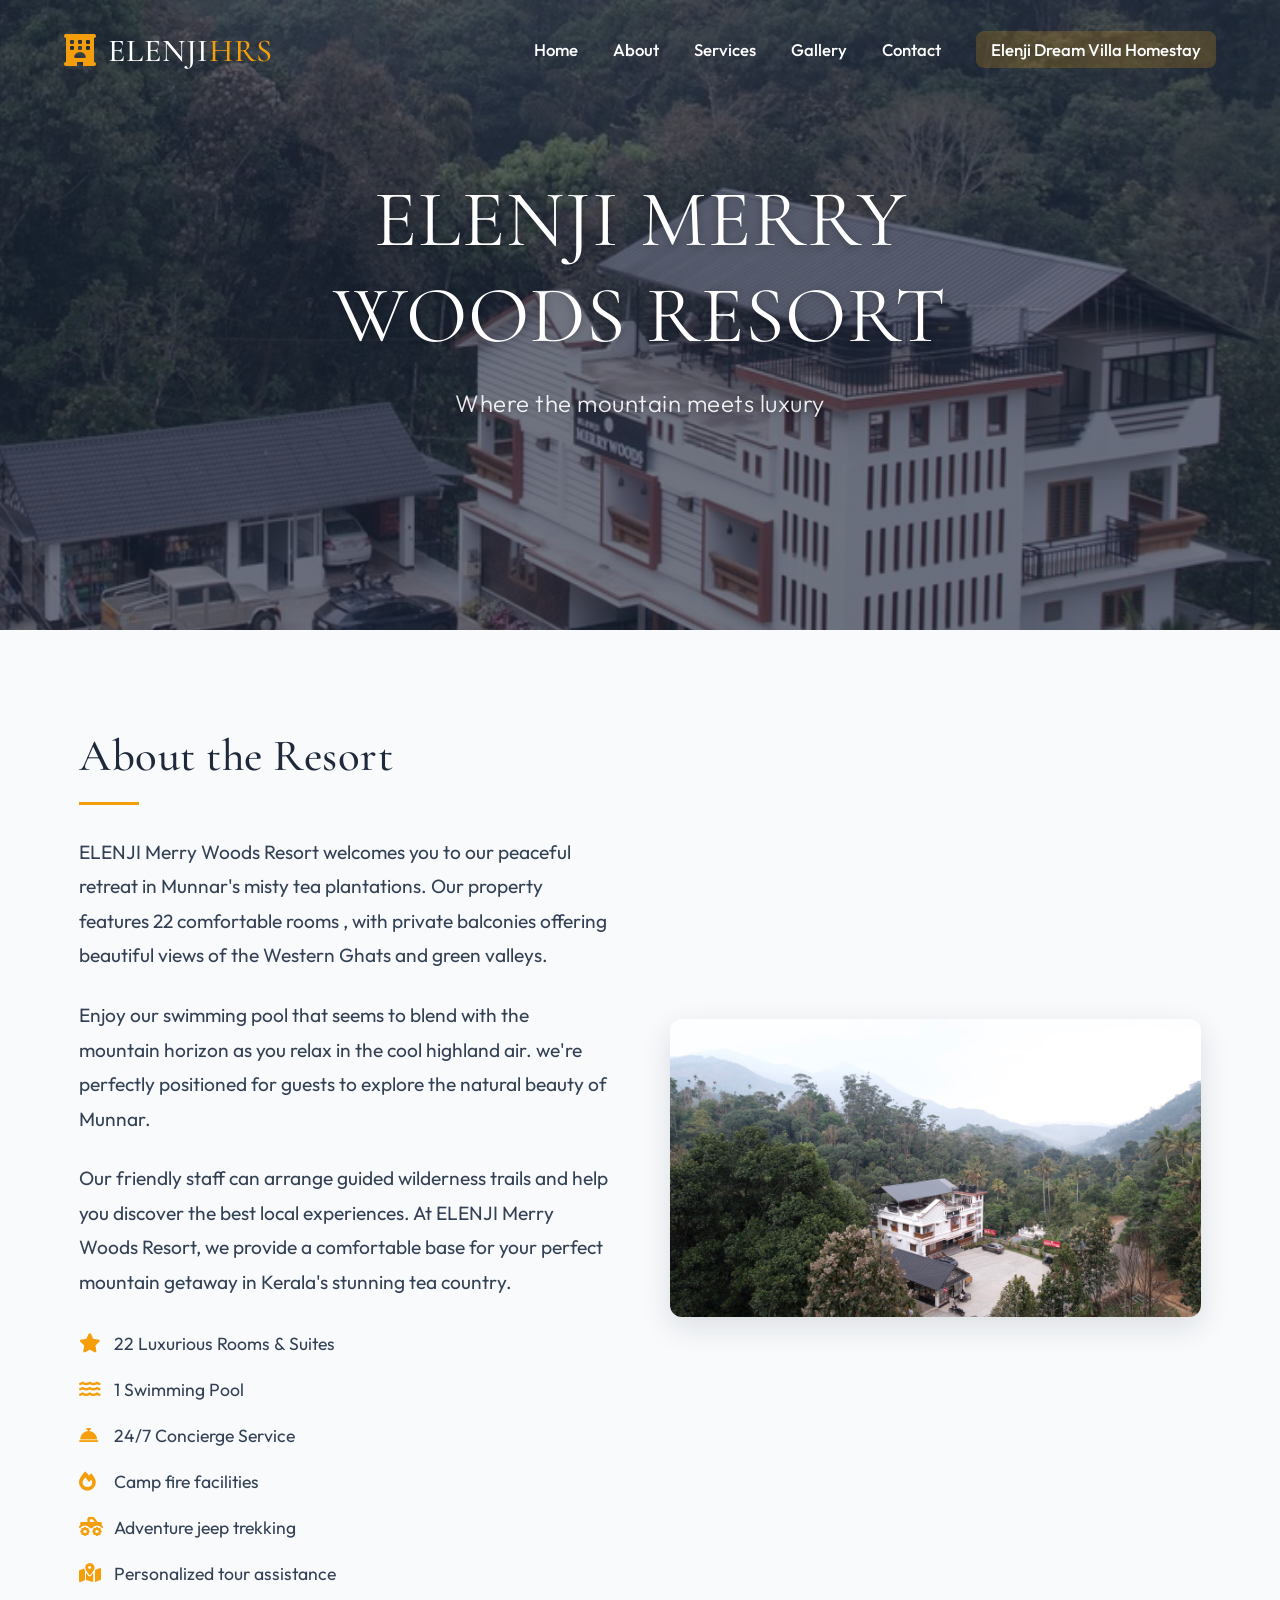
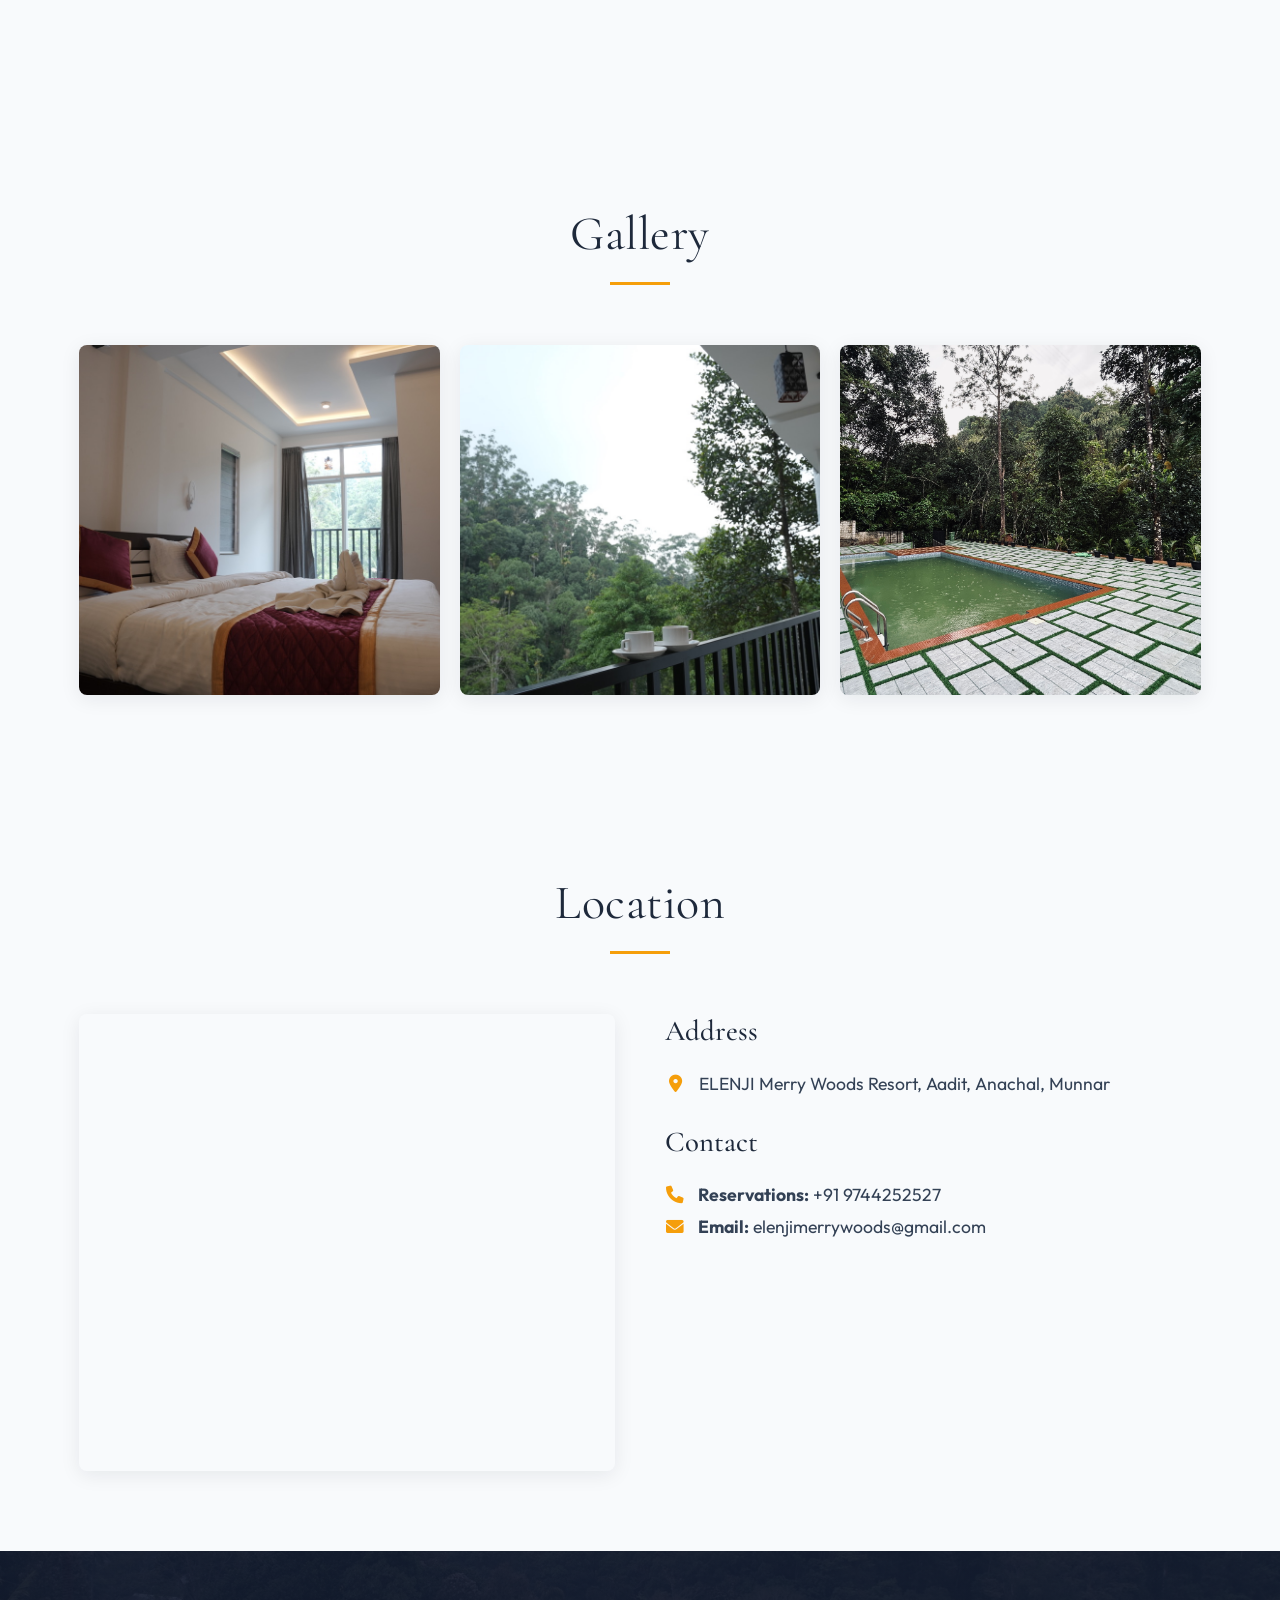
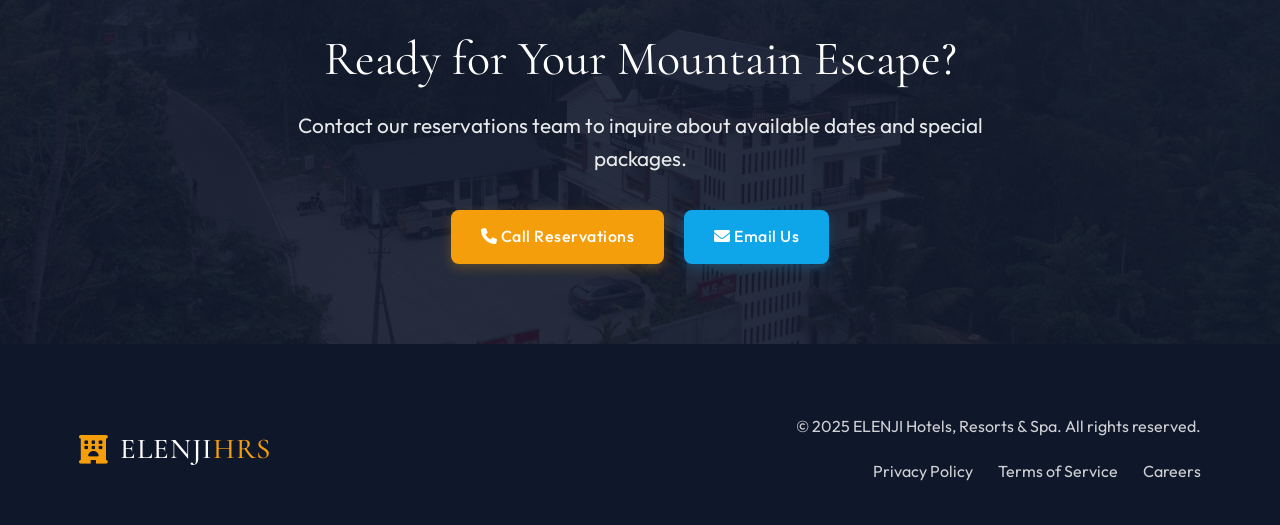
==== property1.html @ 7ccb4e0a "Add files via upload" ====
<!DOCTYPE html>
<html lang="en">
<head>
    <meta charset="UTF-8">
    <meta name="viewport" content="width=device-width, initial-scale=1.0, maximum-scale=1.0, user-scalable=no">
    <title>ELENJI Merry Woods Resort | ELENJI HRS</title>
    <link rel="stylesheet" href="style.css">
    <link href="https://fonts.googleapis.com/css2?family=Cormorant+Garamond:wght@400;500;600&family=Outfit:wght@300;400;500&display=swap" rel="stylesheet">
    <link rel="stylesheet" href="https://cdnjs.cloudflare.com/ajax/libs/font-awesome/6.0.0-beta3/css/all.min.css">
</head>
<body>
    <header class="hero property-hero" style="background-image: linear-gradient(rgba(15, 23, 42, 0.6), rgba(15, 23, 42, 0.6)), url('2.jpg');">
        <nav class="navbar">
            <div class="logo-container" onclick="window.location.href='index.html'">
                <div class="logo-icon"><i class="fas fa-hotel"></i></div>
                <div class="logo">ELENJI<span>HRS</span></div>
            </div>
            <ul class="nav-links">
                <li><a href="index.html">Home</a></li>
                <li><a href="index.html#about">About</a></li>
                <li><a href="index.html#services">Services</a></li>
                <li><a href="index.html#gallery">Gallery</a></li>
                <li><a href="index.html#contact">Contact</a></li>
                <li><a href="property2.html" class="property-nav-link">Elenji Dream Villa Homestay</a></li>
            </ul>
            <div class="hamburger" aria-label="Toggle menu">
                <div class="line"></div>
                <div class="line"></div>
                <div class="line"></div>
            </div>
        </nav>
        <div class="hero-content">
            <h1>ELENJI MERRY WOODS RESORT</h1>
            <p class="subtitle">Where the mountain meets luxury</p>
        </div>
    </header>

    <section class="property-description section">
        <div class="container">
            <div class="description-grid">
                <div class="description-content">
                    <h2 class="section-title">About the Resort</h2>
                    <p>ELENJI Merry Woods Resort welcomes you to our peaceful retreat in Munnar's misty tea plantations. Our property features 22 comfortable rooms , with private balconies offering beautiful views of the Western Ghats and green valleys.</p>
                    <p>Enjoy our swimming pool that seems to blend with the mountain horizon as you relax in the cool highland air. we're perfectly positioned for guests to explore the natural beauty of Munnar.</p>
                    <p>Our friendly staff can arrange guided wilderness trails and help you discover the best local experiences. At ELENJI Merry Woods Resort, we provide a comfortable base for your perfect mountain getaway in Kerala's stunning tea country.</p>
                    <ul class="property-features">
                        <li><i class="fas fa-star feature-icon"></i> 22 Luxurious Rooms & Suites</li>
                        <li><i class="fas fa-water feature-icon"></i> 1 Swimming Pool</li>
                        <li><i class="fas fa-concierge-bell feature-icon"></i> 24/7 Concierge Service</li>
                        <li><i class="fas fa-fire feature-icon"></i> Camp fire facilities</li>
                        <li><i class="fas fa-truck-monster feature-icon"></i> Adventure jeep trekking</li>
                        <li><i class="fas fa-map-marked-alt feature-icon"></i> Personalized tour assistance</li>
                       </ul>
                </div>
                <div class="description-image">
                    <img src="1.jpg" alt="ELENJI Merry Woods Resort" loading="lazy">
                </div>
            </div>
        </div>
    </section>

    <section class="property-gallery section bg-light">
        <div class="container">
            <h2 class="section-title">Gallery</h2>
            <div class="gallery-grid">
                <div class="gallery-item" style="background-image: url('moutainviewsuite.jpg');">
                    <div class="gallery-overlay">
                        <h3>Mountain View Suite</h3>
                    </div>
                </div>
                <div class="gallery-item" style="background-image: url('sunsetlounge.jpg');">
                    <div class="gallery-overlay">
                        <h3>Sunset Lounge</h3>
                    </div>
                </div>
                <div class="gallery-item" style="background-image: url('pool.jpg');">
                    <div class="gallery-overlay">
                        <h3>Swimming Pool</h3>
                    </div>
                </div>
            </div>
        </div>
    </section>

    <section class="property-location section">
        <div class="container">
            <h2 class="section-title">Location</h2>
            <div class="location-grid">
                <div class="location-map">
                    <!-- Updated with a placeholder for an actual location in Munnar -->
                    <iframe src="https://www.google.com/maps/embed?pb=!1m18!1m12!1m3!1d3928.969239907834!2d77.0500083!3d10.019396999999998!2m3!1f0!2f0!3f0!3m2!1i1024!2i768!4f13.1!3m3!1m2!1s0x3b07992999fb506b%3A0xa0085988d23da576!2sElenji%20Merrywoods%20Resort!5e0!3m2!1sen!2sin!4v1746283850638!5m2!1sen!2sin" width="600" height="450" style="border:0;" allowfullscreen="" loading="lazy" referrerpolicy="no-referrer-when-downgrade"></iframe>
                </div>
                <div class="location-info">
                    <h3>Address</h3>
                    <p><i class="fas fa-map-marker-alt"></i> ELENJI Merry Woods Resort, Aadit, Anachal, Munnar</p>
                    <h3>Contact</h3>
                    <p><strong><i class="fas fa-phone"></i> Reservations:</strong> +91 9744252527<br>
                    <strong><i class="fas fa-envelope"></i> Email:</strong> elenjimerrywoods@gmail.com</p>
                </div>
            </div>
        </div>
    </section>

    <section class="property-cta section bg-dark">
        <div class="container text-center">
            <h2>Ready for Your Mountain Escape?</h2>
            <p>Contact our reservations team to inquire about available dates and special packages.</p>
            <div class="cta-buttons">
                <a href="tel:+919744252527" class="btn btn-primary"><i class="fas fa-phone"></i> Call Reservations</a>
                <a href="mailto:elenjimerrywoods@gmail.com" class="btn btn-secondary"><i class="fas fa-envelope"></i> Email Us</a>
            </div>
        </div>
    </section>

    <footer class="footer">
        <div class="container">
            <div class="footer-content">
                <div class="footer-logo-container" onclick="window.location.href='index.html'">
                    <div class="footer-logo-icon"><i class="fas fa-hotel"></i></div>
                    <div class="footer-logo">ELENJI<span>HRS</span></div>
                </div>
                <div class="footer-info">
                    <p>&copy; 2025 ELENJI Hotels, Resorts & Spa. All rights reserved.</p>
                    <ul class="footer-links">
                        <li><a href="#">Privacy Policy</a></li>
                        <li><a href="#">Terms of Service</a></li>
                        <li><a href="#">Careers</a></li>
                    </ul>
                </div>
            </div>
        </div>
    </footer>

    <script src="script.js"></script>
</body>
</html>
---- style.css ----
/* Enhanced Base Styles with Modern Luxury Theme */
:root {
    /* Refined luxury color palette */
    --primary-color: #1e293b;       /* Dark blue-slate for primary elements */
    --secondary-color: #475569;     /* Medium slate for secondary elements */
    --accent-color: #f59e0b;        /* Amber for accents and highlights */
    --accent-secondary: #0ea5e9;    /* Sky blue as secondary accent */
    --light-color: #f8fafc;         /* Off-white for light backgrounds */
    --dark-color: #0f172a;          /* Darker slate for footers, etc. */
    --text-color: #334155;          /* Slate for main text */
    --text-light: #64748b;          /* Light slate for secondary text */
    --white: #ffffff;
    --black: #0f172a;
    
    /* Modern, premium font stack */
    --font-primary: 'Cormorant Garamond', 'Playfair Display', serif;
    --font-secondary: 'Outfit', 'Inter', sans-serif;
    
    /* Effects */
    --transition: all 0.3s ease;
    --box-shadow: 0 4px 20px rgba(15, 23, 42, 0.08);
    --box-shadow-hover: 0 10px 30px rgba(15, 23, 42, 0.12);
    --border-radius: 8px;
    --border-radius-large: 12px;
}

* {
    margin: 0;
    padding: 0;
    box-sizing: border-box;
}

html {
    -webkit-text-size-adjust: 100%; /* Prevent text scaling */
}

body {
    font-family: var(--font-secondary);
    color: var(--text-color);
    line-height: 1.6;
    overflow-x: hidden;
    background-color: var(--light-color);
    font-size: 16px; /* Base font size for better readability */
    position: relative;
    width: 100%;
    -webkit-font-smoothing: antialiased;
    -moz-osx-font-smoothing: grayscale;
}

h1, h2, h3, h4, h5, h6 {
    font-family: var(--font-primary);
    font-weight: 500;
    line-height: 1.2;
    color: var(--primary-color);
}

a {
    text-decoration: none;
    color: inherit;
    transition: var(--transition);
    cursor: pointer;
}

ul {
    list-style: none;
}

img {
    max-width: 100%;
    height: auto;
    display: block;
    border-radius: var(--border-radius);
}

.container {
    width: 90%;
    max-width: 1300px;
    margin: 0 auto;
    padding: 0 15px;
}

.text-center {
    text-align: center;
}

.section {
    padding: 100px 0;
}

.section-title {
    font-size: 3rem; /* Increased for better visibility */
    margin-bottom: 60px;
    position: relative;
    text-align: center;
    color: var(--primary-color);
    font-weight: 400;
    letter-spacing: 0.5px;
}

.section-title::after {
    content: '';
    display: block;
    width: 60px; /* Slightly wider for better visual impact */
    height: 3px; /* Thicker for better visibility */
    background-color: var(--accent-color);
    margin: 18px auto;
}

.bg-light {
    background-color: var(--light-color);
}

.bg-dark {
    background-color: var(--dark-color);
    color: var(--white);
}

/* Enhanced Modern Button Styles */
.btn {
    display: inline-block;
    padding: 14px 30px; /* Larger buttons */
    font-family: var(--font-secondary);
    font-weight: 500;
    font-size: 1rem; /* Increased font size */
    letter-spacing: 0.5px;
    border-radius: var(--border-radius);
    transition: all 0.3s cubic-bezier(0.16, 1, 0.3, 1);
    cursor: pointer;
    position: relative;
    overflow: hidden;
    text-align: center;
    border: none;
    box-shadow: 0 4px 10px rgba(0, 0, 0, 0.1);
}

.btn-primary {
    background-color: var(--accent-color);
    color: var(--white);
    box-shadow: 0 4px 12px rgba(245, 158, 11, 0.25);
}

.btn-primary:hover {
    background-color: #e59000;
    box-shadow: 0 6px 15px rgba(245, 158, 11, 0.35);
    transform: translateY(-3px);
}

.btn-secondary {
    background-color: var(--accent-secondary);
    color: var(--white);
    box-shadow: 0 4px 12px rgba(14, 165, 233, 0.25);
}

.btn-secondary:hover {
    background-color: #0284c7;
    box-shadow: 0 6px 15px rgba(14, 165, 233, 0.35);
    transform: translateY(-3px);
}

.btn-outline {
    background-color: transparent;
    color: var(--primary-color);
    border: 1px solid var(--primary-color);
    box-shadow: none;
}

.btn-outline:hover {
    background-color: var(--primary-color);
    color: var(--white);
    box-shadow: 0 6px 15px rgba(15, 23, 42, 0.15);
    transform: translateY(-3px);
}

.btn-outline-light {
    background-color: transparent;
    color: var(--white);
    border: 1px solid var(--white);
    box-shadow: none;
}

.btn-outline-light:hover {
    background-color: var(--white);
    color: var(--primary-color);
    box-shadow: 0 6px 15px rgba(255, 255, 255, 0.15);
    transform: translateY(-3px);
}

/* Enhanced Hero & Navigation */
.hero {
    height: 100vh;
    min-height: 600px;
    background: linear-gradient(rgba(15, 23, 42, 0.7), rgba(15, 23, 42, 0.7)), url('2.jpg') no-repeat center center/cover;
    color: var(--white);
    display: flex;
    flex-direction: column;
    justify-content: center;
    position: relative;
    background-attachment: fixed; /* Parallax effect */
}

.property-hero {
    height: 70vh;
    min-height: 500px;
}

.navbar {
    position: absolute;
    top: 0;
    left: 0;
    width: 100%;
    z-index: 100;
    transition: all 0.4s ease;
    display: flex;
    justify-content: space-between;
    align-items: center;
    padding: 25px 5%;
    background-color: transparent;
}

.navbar.scrolled {
    background-color: var(--white);
    padding: 15px 5%;
    position: fixed;
    box-shadow: 0 4px 20px rgba(15, 23, 42, 0.1);
    -webkit-transform: translateZ(0); /* Fix for position:fixed on iOS */
}

.navbar.scrolled .logo,
.navbar.scrolled .nav-links a {
    color: var(--primary-color);
}

.logo-container {
    display: flex;
    align-items: center;
    cursor: pointer; /* Added cursor pointer */
}

.logo-icon {
    font-size: 2rem; /* Increased for better visibility */
    color: var(--accent-color);
    margin-right: 12px;
    transition: var(--transition);
}

.logo-container:hover .logo-icon {
    transform: scale(1.1);
}

.logo {
    font-family: var(--font-primary);
    font-size: 2rem; /* Increased for better visibility */
    font-weight: 500;
    color: var(--white);
    letter-spacing: 1px;
    transition: var(--transition);
}

.logo span {
    color: var(--accent-color);
    transition: var(--transition);
}

.logo-container:hover .logo span {
    color: var(--white);
}

.navbar.scrolled .logo-container:hover .logo span {
    color: var(--accent-color);
}

.nav-links {
    display: flex;
    align-items: center;
}

.nav-links li {
    margin-left: 35px;
}

.nav-links a {
    color: var(--white);
    font-weight: 500;
    font-size: 1.05rem; /* Increased for better visibility */
    position: relative;
    padding: 5px 0;
}

.nav-links a::after {
    content: '';
    position: absolute;
    bottom: -2px; /* Moved down slightly */
    left: 0;
    width: 0;
    height: 2px; /* Thicker underline */
    background-color: var(--accent-color);
    transition: width 0.3s ease;
}

.nav-links a:hover {
    color: var(--accent-color);
}

.nav-links a:hover::after {
    width: 100%;
}

/* Special styling for property links in nav */
.property-nav-link {
    color: var(--white);
    font-weight: 500;
    padding: 8px 15px !important;
    border-radius: var(--border-radius);
    background-color: rgba(245, 158, 11, 0.2);
    transition: var(--transition);
}

.property-nav-link:hover {
    background-color: var(--accent-color);
    color: var(--white) !important;
}

.navbar.scrolled .property-nav-link {
    background-color: rgba(245, 158, 11, 0.1);
    color: var(--primary-color);
}

.navbar.scrolled .property-nav-link:hover {
    background-color: var(--accent-color);
    color: var(--white) !important;
}

.hamburger {
    display: none;
    cursor: pointer;
}

.hamburger .line {
    width: 28px; /* Slightly larger for better visibility */
    height: 2px;
    background-color: var(--white);
    margin: 6px 0;
    transition: var(--transition);
}

.hero-content {
    max-width: 800px;
    margin: 0 auto;
    text-align: center;
    padding: 0 20px;
    z-index: 10;
    animation: fadeIn 1.5s ease-out; /* Subtle animation */
}

@keyframes fadeIn {
    from { opacity: 0; transform: translateY(20px); }
    to { opacity: 1; transform: translateY(0); }
}

.hero-content h1 {
    font-size: 5rem; /* Increased for better visibility */
    margin-bottom: 20px;
    color: var(--white);
    font-weight: 400;
    letter-spacing: 1px;
    text-shadow: 0 2px 10px rgba(0, 0, 0, 0.3); /* Added text shadow for better readability */
}

.subtitle {
    font-size: 1.5rem; /* Increased for better visibility */
    margin-bottom: 35px;
    opacity: 0.9;
    font-weight: 300;
    letter-spacing: 0.5px;
    text-shadow: 0 2px 5px rgba(0, 0, 0, 0.2); /* Added text shadow for better readability */
}

.hero-buttons {
    display: flex;
    gap: 20px;
    justify-content: center;
    margin-top: 30px;
}

/* About Section */
.about-content {
    max-width: 800px;
    margin: 0 auto;
    text-align: center;
}

.about-content p {
    margin-bottom: 25px; /* Increased spacing between paragraphs */
    font-size: 1.2rem; /* Increased for better visibility */
    line-height: 1.8;
    color: var(--text-color);
}

/* Enhanced Services Section */
.services-grid {
    display: grid;
    grid-template-columns: repeat(auto-fit, minmax(280px, 1fr));
    gap: 30px;
    margin-top: 50px;
}

.service-card {
    background-color: var(--white);
    padding: 40px 30px;
    border-radius: var(--border-radius-large);
    text-align: center;
    box-shadow: var(--box-shadow);
    transition: all 0.4s ease;
    border: 1px solid rgba(15, 23, 42, 0.05);
    position: relative;
    overflow: hidden;
}

.service-card::before {
    content: '';
    position: absolute;
    top: 0;
    left: 0;
    width: 4px;
    height: 0;
    background-color: var(--accent-color);
    transition: all 0.4s ease;
}

.service-card:hover::before {
    height: 100%;
}

.service-card:hover {
    transform: translateY(-10px);
    box-shadow: var(--box-shadow-hover);
    border-color: rgba(15, 23, 42, 0.1);
}

.service-icon {
    font-size: 3rem; /* Increased for better visibility */
    margin-bottom: 25px;
    color: var(--accent-color);
    transition: all 0.3s ease;
}

.service-card:hover .service-icon {
    transform: scale(1.1);
    color: var(--accent-secondary);
}

.service-card h3 {
    margin-bottom: 15px;
    font-size: 1.8rem; /* Increased for better visibility */
    font-weight: 500;
}

.service-card p {
    color: var(--text-light);
    font-size: 1.1rem; /* Increased for better visibility */
    line-height: 1.7;
}

/* Enhanced Gallery Styles */
.gallery-grid {
    display: grid;
    grid-template-columns: repeat(auto-fit, minmax(300px, 1fr));
    gap: 20px;
    margin-top: 50px;
}

.gallery-item {
    height: 350px; /* Slightly taller */
    background-size: cover;
    background-position: center;
    border-radius: var(--border-radius);
    overflow: hidden;
    position: relative;
    transition: all 0.5s ease;
    box-shadow: var(--box-shadow);
}

.gallery-item::before {
    content: '';
    position: absolute;
    top: 0;
    left: 0;
    width: 100%;
    height: 100%;
    background: linear-gradient(to top, rgba(15, 23, 42, 0.8), rgba(15, 23, 42, 0.2));
    opacity: 0;
    transition: all 0.4s ease;
    z-index: 1;
}

.gallery-item:hover::before {
    opacity: 1;
}

.gallery-item:hover {
    transform: scale(1.02);
    box-shadow: var(--box-shadow-hover);
}

.gallery-overlay {
    position: absolute;
    bottom: 0;
    left: 0;
    width: 100%;
    padding: 30px; /* Increased padding */
    color: var(--white);
    transform: translateY(20px);
    opacity: 0;
    transition: all 0.4s ease;
    z-index: 2;
}

.gallery-item:hover .gallery-overlay {
    transform: translateY(0);
    opacity: 1;
}

.gallery-overlay h3 {
    margin-bottom: 10px;
    font-size: 1.6rem; /* Increased for better visibility */
    color: var(--white);
    font-weight: 500;
    text-shadow: 0 2px 5px rgba(0, 0, 0, 0.3); /* Added for better readability */
}

.gallery-overlay::after {
    content: '→ View';
    display: inline-block;
    font-size: 1rem; /* Increased for better visibility */
    color: var(--accent-color);
    margin-top: 10px;
    font-family: var(--font-secondary);
    font-weight: 500;
}

/* Enhanced Properties Section */
.properties-grid {
    display: grid;
    grid-template-columns: repeat(auto-fit, minmax(350px, 1fr));
    gap: 40px;
    margin-top: 50px;
}

.property-card {
    background-color: var(--white);
    border-radius: var(--border-radius-large);
    overflow: hidden;
    box-shadow: var(--box-shadow);
    transition: all 0.4s ease;
    border: 1px solid rgba(15, 23, 42, 0.05);
}

.property-card:hover {
    transform: translateY(-10px);
    box-shadow: var(--box-shadow-hover);
    border-color: rgba(15, 23, 42, 0.1);
}

.property-image {
    height: 300px; /* Slightly taller */
    background-size: cover;
    background-position: center;
    transition: all 0.6s ease;
    position: relative;
}

.property-card:hover .property-image {
    transform: scale(1.05);
}

.property-content {
    padding: 35px; /* Increased padding */
}

.property-content h3 {
    margin-bottom: 15px;
    font-size: 2rem; /* Increased for better visibility */
    font-weight: 500;
}

.property-content p {
    margin-bottom: 25px;
    color: var(--text-light);
    line-height: 1.7;
    font-size: 1.1rem; /* Increased for better visibility */
}

/* Enhanced Contact Section */
.contact-grid {
    display: grid;
    grid-template-columns: repeat(auto-fit, minmax(300px, 1fr));
    gap: 50px;
    margin-top: 50px;
}

.contact-info {
    background-color: var(--white);
    padding: 40px;
    border-radius: var(--border-radius);
    box-shadow: var(--box-shadow);
}

.contact-info h3 {
    margin-bottom: 25px;
    font-size: 2rem; /* Increased for better visibility */
    font-weight: 500;
    text-align: left;
}

.contact-info h3::after {
    content: '';
    display: block;
    width: 60px;
    height: 3px;
    background-color: var(--accent-color);
    margin: 15px 0;
}

.contact-info p {
    margin-bottom: 15px;
    line-height: 1.7;
    font-size: 1.1rem; /* Increased for better visibility */
    display: flex;
    align-items: flex-start;
}

.contact-info p strong {
    display: inline-block;
    min-width: 80px;
    margin-right: 10px;
}

.social-links {
    margin-top: 30px;
    display: flex;
    flex-wrap: wrap;
}

.social-links a {
    display: inline-flex;
    align-items: center;
    margin-right: 25px;
    margin-bottom: 10px;
    font-weight: 500;
    transition: all 0.3s ease;
    color: var(--text-light);
    font-size: 1.1rem;
}

.social-links a i {
    margin-right: 8px;
    color: var(--accent-color);
    font-size: 1.3rem;
}

.social-links a:hover {
    color: var(--accent-color);
    transform: translateY(-3px);
}

.contact-methods {
    display: grid;
    grid-template-columns: repeat(3, 1fr);
    gap: 30px;
    margin-top: 40px;
}

.contact-card {
    background-color: var(--white);
    padding: 40px 30px;
    border-radius: var(--border-radius);
    text-align: center;
    box-shadow: var(--box-shadow);
    transition: all 0.4s ease;
    border: 1px solid rgba(15, 23, 42, 0.05);
    height: 100%;
    display: flex;
    flex-direction: column;
    justify-content: space-between;
}

.contact-card:hover {
    transform: translateY(-5px);
    box-shadow: var(--box-shadow-hover);
    border-color: rgba(15, 23, 42, 0.1);
}

.contact-icon {
    font-size: 2.8rem;
    margin-bottom: 20px;
    color: var(--accent-color);
    transition: all 0.3s ease;
}

.contact-card:hover .contact-icon {
    transform: scale(1.1);
    color: var(--accent-secondary);
}

.contact-card h4 {
    margin-bottom: 12px;
    font-size: 1.6rem;
    font-weight: 500;
    color: var(--primary-color);
}

.contact-card p {
    margin-bottom: 20px;
    color: var(--text-light);
    font-size: 1.1rem;
}

/* Button-Style Contact Buttons */
.contact-card a {
    display: inline-block;
    padding: 12px 20px;
    color: var(--white);
    font-size: 1rem;
    background-color: var(--accent-color); /* Amber button color */
    border-radius: 6px;
    transition: all 0.3s ease;
    text-align: center;
    width: 100%;
    box-shadow: 0 4px 10px rgba(245, 158, 11, 0.25);
    border: none;
    font-weight: 500;
    text-decoration: none;
}

.contact-card a:hover {
    background-color: #e59000; /* Slightly darker on hover */
    color: var(--white);
    transform: translateY(-2px);
    box-shadow: 0 6px 15px rgba(245, 158, 11, 0.35);
}

/* Email specific styling */
.contact-card:nth-child(1) a {
    background-color: var(--accent-color); /* Amber */
    box-shadow: 0 4px 10px rgba(245, 158, 11, 0.25);
}
.contact-card:nth-child(1) a:hover {
    background-color: #e59000;
    box-shadow: 0 6px 15px rgba(245, 158, 11, 0.35);
}

/* Call specific styling */
.contact-card:nth-child(2) a {
    background-color: var(--accent-secondary); /* Sky blue */
    box-shadow: 0 4px 10px rgba(14, 165, 233, 0.25);
}
.contact-card:nth-child(2) a:hover {
    background-color: #0284c7;
    box-shadow: 0 6px 15px rgba(14, 165, 233, 0.35);
}

/* WhatsApp specific styling */
.contact-card:nth-child(3) a {
    background-color: #10b981; /* Green (WhatsApp color) */
    box-shadow: 0 4px 10px rgba(16, 185, 129, 0.25);
}
.contact-card:nth-child(3) a:hover {
    background-color: #059669;
    box-shadow: 0 6px 15px rgba(16, 185, 129, 0.35);
}

/* Enhanced Property Pages Styles */
.property-description {
    padding: 100px 0;
}

.description-grid {
    display: grid;
    grid-template-columns: repeat(auto-fit, minmax(300px, 1fr));
    gap: 60px;
    align-items: center;
}

.description-content h2 {
    margin-bottom: 30px;
    text-align: left;
    font-size: 2.8rem; /* Increased for better visibility */
    font-weight: 500;
}

.description-content h2::after {
    margin-left: 0;
}

.description-content p {
    margin-bottom: 25px; /* Increased spacing */
    font-size: 1.2rem; /* Increased for better visibility */
    line-height: 1.8;
    color: var(--text-color);
}

.property-features {
    margin-top: 30px;
}

.property-features li {
    margin-bottom: 18px; /* Increased spacing */
    position: relative;
    padding-left: 35px;
    font-weight: 400;
    color: var(--text-color);
    font-size: 1.1rem; /* Increased for better visibility */
}

.feature-icon {
    color: var(--accent-color);
    position: absolute;
    left: 0;
    top: 3px;
    font-size: 1.2rem; /* Increased for better visibility */
}

.description-image {
    border-radius: var(--border-radius-large);
    overflow: hidden;
    box-shadow: var(--box-shadow-hover);
    position: relative;
}

.description-image img {
    display: block;
    width: 100%;
    height: auto;
    transition: all 0.5s ease;
}

.description-image:hover img {
    transform: scale(1.03);
}

.property-location {
    padding: 80px 0;
}

.location-grid {
    display: grid;
    grid-template-columns: repeat(auto-fit, minmax(300px, 1fr));
    gap: 50px;
}

.location-map {
    border-radius: var(--border-radius);
    overflow: hidden;
    box-shadow: var(--box-shadow);
    height: 100%;
}

.location-map iframe {
    border-radius: var(--border-radius);
}

.location-info h3 {
    margin-bottom: 20px;
    font-size: 1.8rem; /* Increased for better visibility */
    color: var(--primary-color);
    font-weight: 500;
}

.location-info p {
    margin-bottom: 25px;
    line-height: 1.8;
    color: var(--text-color);
    font-size: 1.1rem; /* Increased for better visibility */
}

.location-info i {
    color: var(--accent-color);
    margin-right: 10px;
    width: 20px;
    text-align: center;
}

/* Enhanced Property CTA Section */
.property-cta {
    text-align: center;
    padding: 80px 0;
    background: linear-gradient(rgba(15, 23, 42, 0.9), rgba(15, 23, 42, 0.9)), url('2.jpg') no-repeat center center/cover;
    background-attachment: fixed; /* Parallax effect */
}

.property-cta h2 {
    font-size: 3rem; /* Increased for better visibility */
    margin-bottom: 20px;
    color: var(--white);
    font-weight: 400;
}

.property-cta p {
    font-size: 1.3rem; /* Increased for better visibility */
    margin-bottom: 35px;
    max-width: 700px;
    margin-left: auto;
    margin-right: auto;
    opacity: 0.9;
    color: var(--white);
}

.cta-buttons {
    display: flex;
    justify-content: center;
    gap: 20px;
    flex-wrap: wrap;
}

/* Enhanced Footer */
.footer {
    background-color: var(--dark-color);
    color: var(--white);
    padding: 70px 0 40px;
}

.footer-content {
    display: flex;
    flex-wrap: wrap;
    justify-content: space-between;
    align-items: center;
}

.footer-logo-container {
    display: flex;
    align-items: center;
    cursor: pointer; /* Added cursor pointer */
}

.footer-logo-icon {
    font-size: 1.8rem;
    color: var(--accent-color);
    margin-right: 12px;
    transition: var(--transition);
}

.footer-logo-container:hover .footer-logo-icon {
    transform: scale(1.1);
}

.footer-logo {
    font-family: var(--font-primary);
    font-size: 1.8rem;
    font-weight: 500;
    letter-spacing: 1px;
}

.footer-logo span {
    color: var(--accent-color);
    transition: var(--transition);
}

.footer-logo-container:hover .footer-logo span {
    color: var(--white);
}

.footer-info {
    text-align: right;
}

.footer p {
    opacity: 0.8;
    margin-bottom: 20px;
    font-size: 1rem; /* Increased for better visibility */
}

.footer-links {
    display: flex;
    gap: 25px;
    justify-content: flex-end;
}

.footer-links a {
    color: var(--white);
    opacity: 0.8;
    font-size: 1rem; /* Increased for better visibility */
}

.footer-links a:hover {
    color: var(--accent-color);
    opacity: 1;
}

/* Enhanced Modal Styles */
.image-modal {
    position: fixed;
    top: 0;
    left: 0;
    width: 100%;
    height: 100%;
    background-color: rgba(15, 23, 42, 0.95);
    display: flex;
    justify-content: center;
    align-items: center;
    z-index: 1000;
    opacity: 0;
    transition: opacity 0.3s ease;
}

.modal-content {
    max-width: 90%;
    position: relative;
    transform: scale(0.95);
    transition: all 0.3s ease;
}

.modal-close {
    position: absolute;
    top: -50px;
    right: 0;
    color: var(--white);
    font-size: 40px; /* Increased for better visibility */
    cursor: pointer;
    transition: all 0.3s ease;
}

.modal-close:hover {
    color: var(--accent-color);
    transform: rotate(90deg);
}

.modal-content img {
    max-width: 100%;
    max-height: 80vh;
    border-radius: var(--border-radius);
    box-shadow: 0 20px 40px rgba(0, 0, 0, 0.4);
}

.modal-content p {
    color: var(--white);
    text-align: center;
    padding: 20px 0;
    font-family: var(--font-primary);
    font-size: 1.6rem; /* Increased for better visibility */
}

/* Animation Classes */
.animate-on-scroll {
    opacity: 0;
    transform: translateY(30px);
    transition: all 0.8s ease;
}

.animate {
    opacity: 1;
    transform: translateY(0);
}

/* Section reveal animations */
.section-hidden {
    opacity: 0;
    transform: translateY(30px);
    transition: all 1s ease;
}

.section-revealed {
    opacity: 1;
    transform: translateY(0);
}

/* Enhanced modal navigation */
.modal-nav {
    position: absolute;
    top: 50%;
    transform: translateY(-50%);
    width: 50px;
    height: 50px;
    background-color: rgba(255, 255, 255, 0.2);
    color: white;
    border-radius: 50%;
    display: flex;
    justify-content: center;
    align-items: center;
    cursor: pointer;
    transition: all 0.3s ease;
    z-index: 10;
}

.modal-nav:hover {
    background-color: rgba(255, 255, 255, 0.4);
}

.modal-prev {
    left: -80px;
}

.modal-next {
    right: -80px;
}

.modal-nav i {
    font-size: 24px;
}

/* New Feature: Back to Top Button */
.back-to-top {
    position: fixed;
    bottom: 30px;
    right: 30px;
    width: 50px;
    height: 50px;
    background-color: var(--accent-color);
    color: var(--white);
    border-radius: 50%;
    display: flex;
    justify-content: center;
    align-items: center;
    cursor: pointer;
    opacity: 0;
    transition: all 0.4s ease;
    z-index: 99;
    box-shadow: 0 4px 15px rgba(245, 158, 11, 0.3);
}

.back-to-top.visible {
    opacity: 1;
}

.back-to-top:hover {
    background-color: var(--accent-secondary);
    transform: translateY(-5px);
}

/* Mobile Optimizations */
@media screen and (max-width: 1024px) {
    .hero-content h1 {
        font-size: 4rem; /* Adjusted for medium screens */
    }
    
    .section-title {
        font-size: 2.5rem; /* Adjusted for medium screens */
    }
    
    .modal-prev {
        left: -20px;
    }
    
    .modal-next {
        right: -20px;
    }
}

@media screen and (max-width: 768px) {
    body {
        overflow-x: hidden;
        -webkit-text-size-adjust: 100%; /* Prevent font scaling in landscape */
    }
    
    .navbar {
        padding: 20px 5%;
    }
    
    .property-nav-link {
        background-color: transparent;
        padding: 5px 0 !important;
    }
    
    .nav-links {
        position: fixed;
        top: 0;
        right: -100%;
        flex-direction: column;
        background-color: var(--white);
        width: 80%;
        height: 100vh;
        padding: 100px 0 40px;
        justify-content: flex-start;
        transition: all 0.4s ease;
        z-index: 99;
        box-shadow: -5px 0 30px rgba(0, 0, 0, 0.1);
    }
    
    .nav-links.active {
        right: 0;
    }
    
    .nav-links li {
        margin: 15px 0;
        width: 100%;
        text-align: center;
    }
    
    .nav-links a {
        color: var(--primary-color);
        font-size: 1.2rem; /* Increased for better mobile visibility */
        padding: 15px 0;
        display: block;
        width: 100%;
    }
    
    .hamburger {
        display: block;
        z-index: 100;
        margin-right: 10px;
        padding: 10px;
    }
    
    .hamburger.active .line:nth-child(1) {
        transform: translateY(8px) rotate(45deg);
    }
    
    .hamburger.active .line:nth-child(2) {
        opacity: 0;
    }
    
    .hamburger.active .line:nth-child(3) {
        transform: translateY(-8px) rotate(-45deg);
    }
    
    .hamburger.active .line {
        background-color: var(--primary-color);
    }
    
    .hero-content h1 {
        font-size: 3.2rem; /* Adjusted for mobile */
    }
    
    .subtitle {
        font-size: 1.3rem; /* Adjusted for mobile */
    }
    
    .hero-buttons {
        flex-direction: column;
        align-items: center;
        gap: 15px;
    }
    
    .btn {
        width: 100%;
        max-width: 280px;
        padding: 12px 20px;
    }
    
    .footer-content {
        flex-direction: column;
        text-align: center;
    }
    
    .footer-info {
        text-align: center;
        margin-top: 30px;
    }
    
    .footer-links {
        justify-content: center;
        margin-top: 15px;
        flex-direction: column;
        gap: 15px;
    }
    
    .description-content h2::after {
        margin-left: auto;
        margin-right: auto;
    }
    
    .description-content {
        text-align: center;
    }
    
    .property-features li {
        padding-left: 0;
        text-align: center;
    }
    
    .feature-icon {
        position: static;
        display: block;
        margin: 0 auto 10px;
        font-size: 1.5rem;
    }
    
    .cta-buttons {
        flex-direction: column;
        align-items: center;
    }
    
    .cta-buttons a {
        width: 100%;
        max-width: 280px;
    }
    
    .services-grid, 
    .properties-grid, 
    .gallery-grid {
        grid-template-columns: 1fr; /* Single column on smallest screens */
        gap: 20px;
    }
    
    .gallery-item {
        height: 250px;
    }
    
    .service-card, 
    .contact-card {
        padding: 30px 20px;
    }

    .property-content {
        padding: 25px 20px;
    }
    
    .modal-content {
        max-width: 95%;
    }
    
    .modal-nav {
        top: auto;
        bottom: -70px;
        background-color: rgba(245, 158, 11, 0.7);
    }
    
    .modal-prev {
        left: 30%;
    }
    
    .modal-next {
        right: 30%;
    }
    
    .back-to-top {
        right: 20px;
        bottom: 20px;
    }
    
    .hero-content {
        padding: 0 10px;
    }
    
    .section {
        padding: 60px 0;
    }

    .section-title {
        font-size: 2.2rem;
        margin-bottom: 40px;
    }
    
    .contact-methods {
        grid-template-columns: 1fr;
        gap: 20px;
    }
    
    .location-map iframe {
        height: 300px;
    }
    
    .description-grid,
    .location-grid {
        grid-template-columns: 1fr;
    }
}

@media screen and (min-width: 481px) and (max-width: 768px) {
    .gallery-grid, 
    .services-grid {
        grid-template-columns: repeat(2, 1fr); /* Two columns on medium-small screens */
    }
}

@media screen and (max-width: 480px) {
    .container {
        width: 95%;
        padding: 0 10px;
    }
    
    .hero-content h1 {
        font-size: 2.4rem;
        margin-bottom: 10px;
    }
    
    .subtitle {
        font-size: 1.2rem;
        margin-bottom: 25px;
    }
    
    .section {
        padding: 50px 0;
    }
    
    .section-title {
        font-size: 2rem;
        margin-bottom: 30px;
    }
}

/* Fix for iPhone Safari bottom bar */
@supports (-webkit-touch-callout: none) {
    .hero, .property-hero {
        height: 100vh; /* Use vh on Safari */
        /* Use CSS variables to adjust for bottom navigation bar */
        height: calc(var(--vh, 1vh) * 100);
    }
}

/* Landscape mode optimizations */
@media screen and (max-height: 500px) and (orientation: landscape) {
    .hero, .property-hero {
        height: auto;
        min-height: 400px;
    }
    
    .hero-content {
        padding: 100px 20px 50px;
    }
    
    .hero-content h1 {
        font-size: 2.5rem;
    }
    
    .nav-links {
        padding-top: 70px;
    }
}

/* Improved gallery for touch devices */
@media (hover: none) {
    .gallery-item::before {
        opacity: 0.5; /* Always show overlay slightly on touch devices */
    }
    
    .gallery-overlay {
        transform: translateY(0);
        opacity: 1;
        bottom: 0;
    }
}

/* Improved touch feedback */
.btn:active, 
.nav-links a:active, 
.gallery-item:active, 
.property-card:active, 
.contact-card:active {
    transform: scale(0.98);
}

/* Touch-specific styles */
.touch-active {
    transform: scale(0.98);
}

.touch-focus {
    box-shadow: 0 0 0 3px var(--accent-color);
}

/* Minimum touch target size for mobile */
a, button, .btn, .nav-links a, .gallery-item, .property-card {
    min-height: 44px;
    min-width: 44px;
}

/* Table formatting for mobile */
table {
    width: 100%;
    overflow-x: auto;
    display: block;
}

@media screen and (max-width: 768px) {
    table, thead, tbody, th, td, tr {
        display: block;
    }
    
    thead tr {
        position: absolute;
        top: -9999px;
        left: -9999px;
    }
    
    tr {
        margin-bottom: 15px;
        border: 1px solid var(--secondary-color);
    }
    
    td {
        position: relative;
        padding: 12px;
        padding-left: 50%;
        text-align: right;
        border-bottom: 1px solid rgba(0,0,0,0.1);
    }
    
    td:before {
        position: absolute;
        left: 10px;
        width: 45%;
        padding-right: 10px;
        text-align: left;
        font-weight: bold;
        content: attr(data-label);
    }
    
    td:last-child {
        border-bottom: none;
    }
    .description-image {
        border-radius: var(--border-radius-large);
        overflow: hidden;
        box-shadow: var(--box-shadow-hover);
        position: relative;
    }
    
    .description-image img {
        display: block;
        width: 100%;
        height: auto;
        transition: all 0.5s ease;
    }
    
    .description-image:hover img {
        transform: scale(1.03);
    }
}
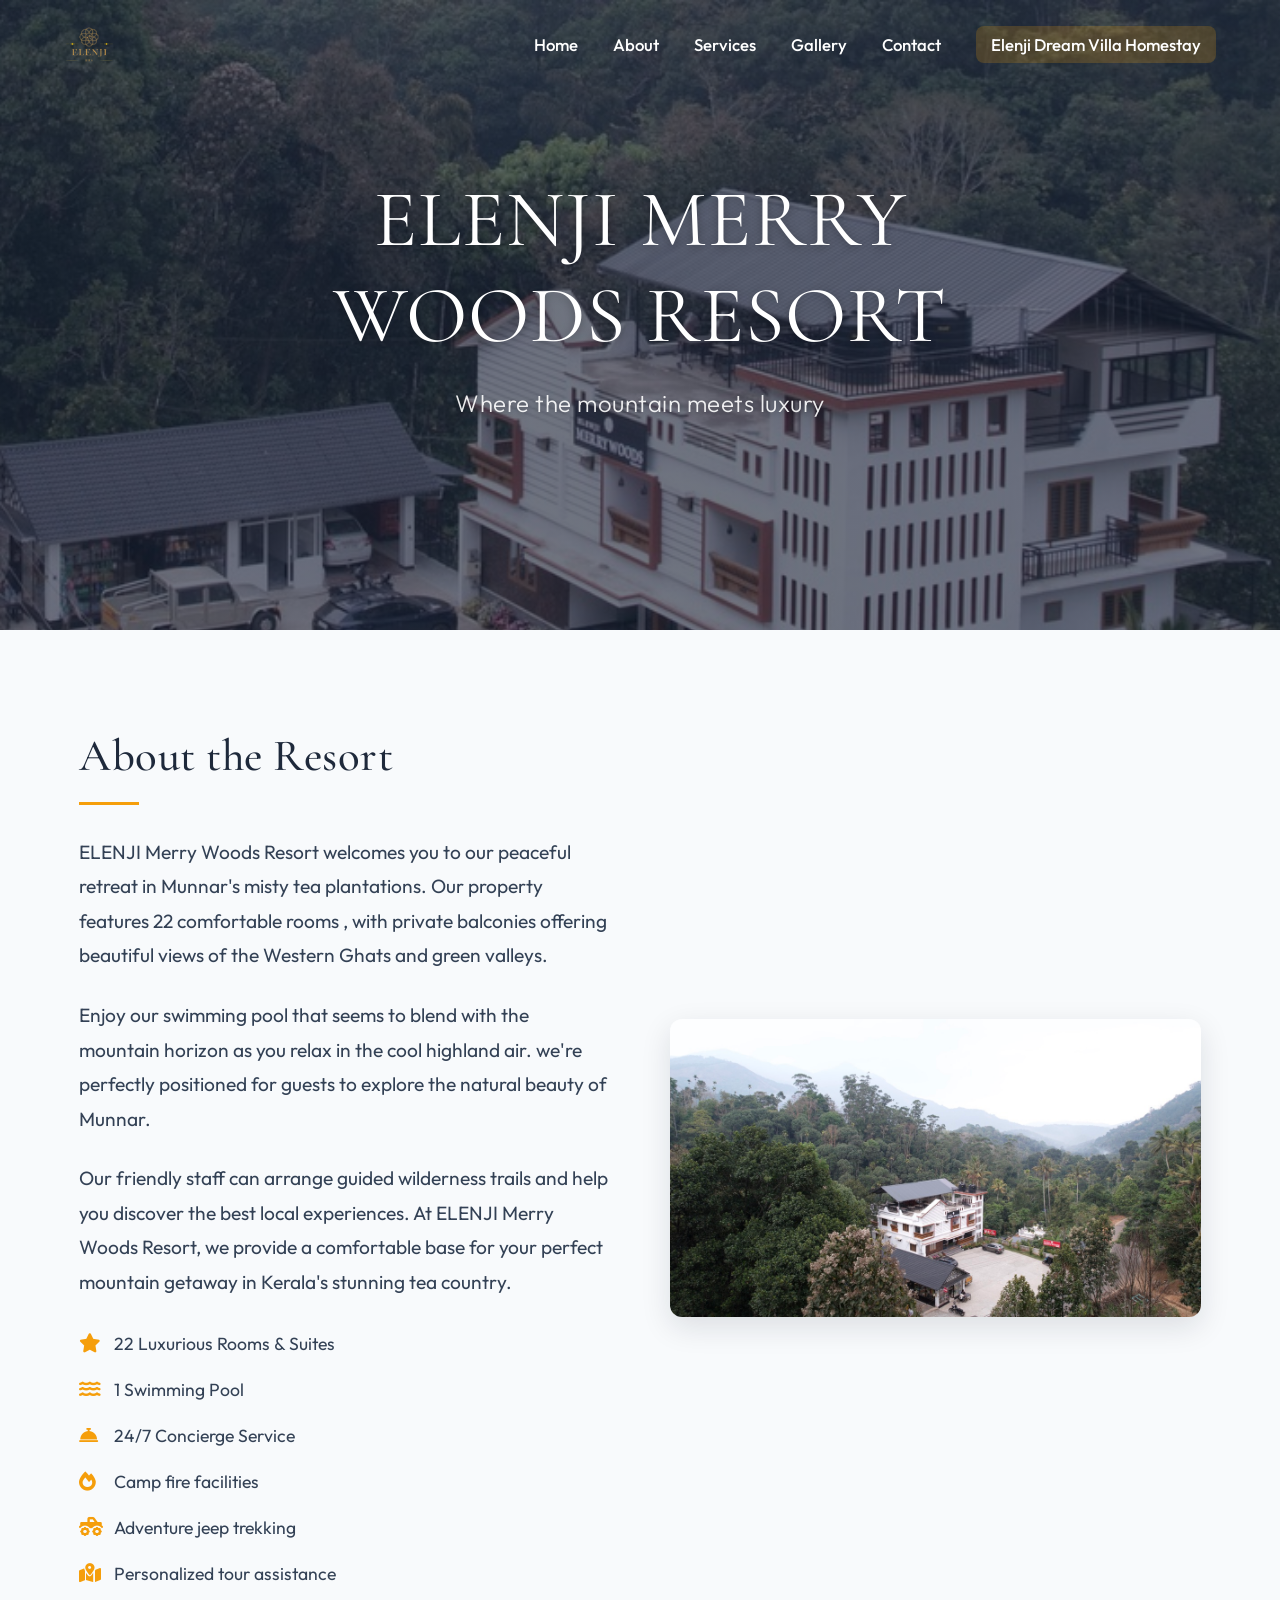
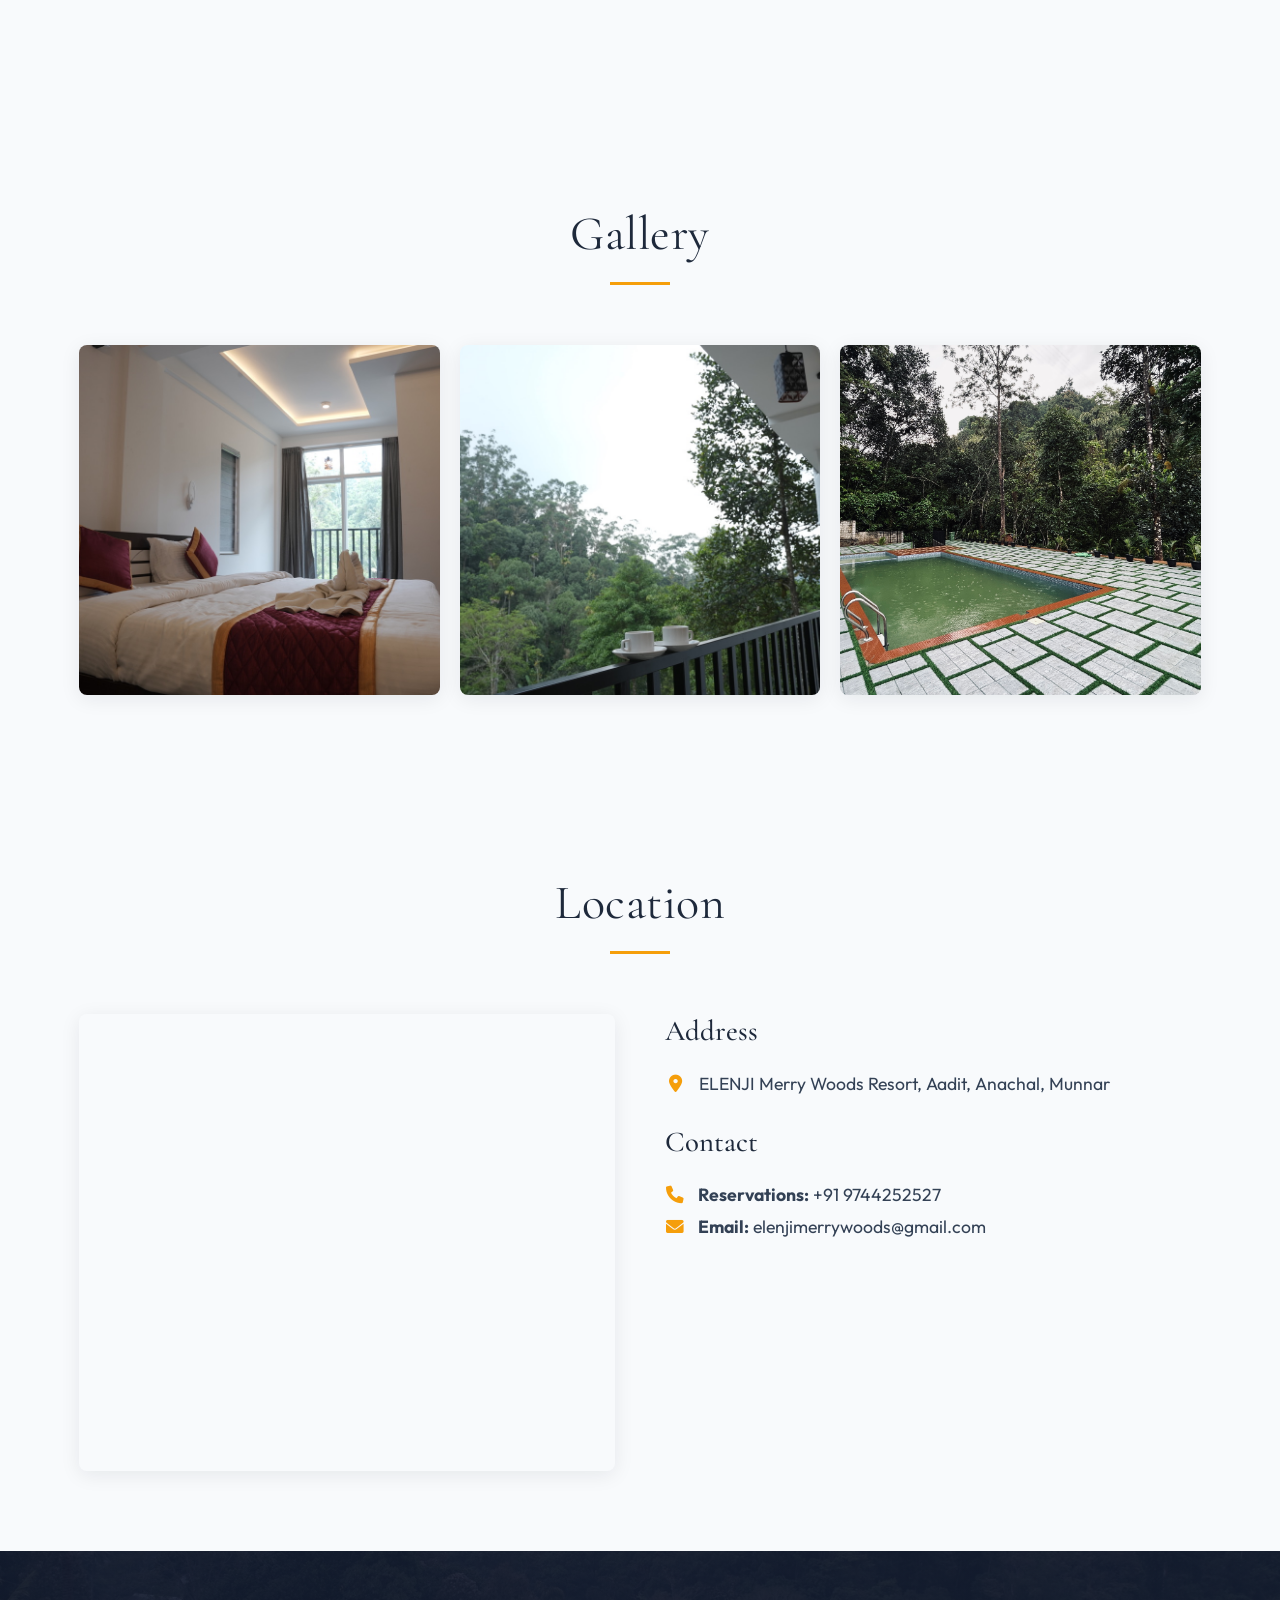
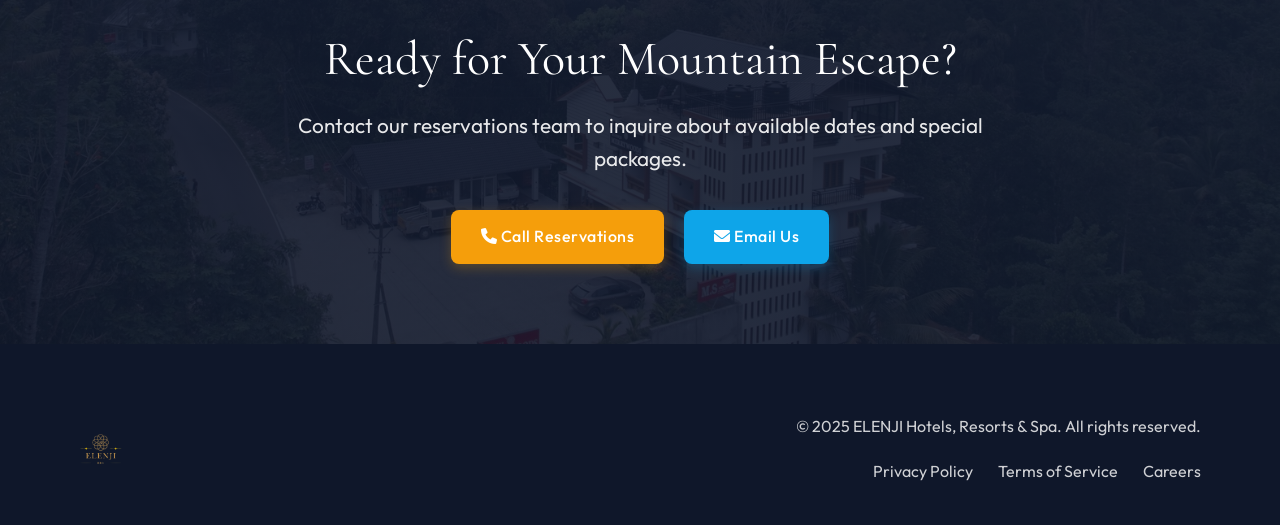
==== commit 0470b873: "refactor(ui): Enhance layout and structure of HTML files Improves readability by reformatting HTML a" ====
--- a/property1.html
+++ b/property1.html
@@ -1,19 +1,25 @@
 <!DOCTYPE html>
 <html lang="en">
+
 <head>
     <meta charset="UTF-8">
     <meta name="viewport" content="width=device-width, initial-scale=1.0, maximum-scale=1.0, user-scalable=no">
     <title>ELENJI Merry Woods Resort | ELENJI HRS</title>
     <link rel="stylesheet" href="style.css">
-    <link href="https://fonts.googleapis.com/css2?family=Cormorant+Garamond:wght@400;500;600&family=Outfit:wght@300;400;500&display=swap" rel="stylesheet">
+    <link
+        href="https://fonts.googleapis.com/css2?family=Cormorant+Garamond:wght@400;500;600&family=Outfit:wght@300;400;500&display=swap"
+        rel="stylesheet">
     <link rel="stylesheet" href="https://cdnjs.cloudflare.com/ajax/libs/font-awesome/6.0.0-beta3/css/all.min.css">
 </head>
+
 <body>
-    <header class="hero property-hero" style="background-image: linear-gradient(rgba(15, 23, 42, 0.6), rgba(15, 23, 42, 0.6)), url('2.jpg');">
+    <header class="hero property-hero"
+        style="background-image: linear-gradient(rgba(15, 23, 42, 0.6), rgba(15, 23, 42, 0.6)), url('2.jpg');">
         <nav class="navbar">
             <div class="logo-container" onclick="window.location.href='index.html'">
-                <div class="logo-icon"><i class="fas fa-hotel"></i></div>
-                <div class="logo">ELENJI<span>HRS</span></div>
+                <div class="logo-icon">
+                    <img src="logo.png" alt="ELENJI HRS Logo" style="height: 40px; width: auto;">
+                </div>
             </div>
             <ul class="nav-links">
                 <li><a href="index.html">Home</a></li>
@@ -40,9 +46,14 @@
             <div class="description-grid">
                 <div class="description-content">
                     <h2 class="section-title">About the Resort</h2>
-                    <p>ELENJI Merry Woods Resort welcomes you to our peaceful retreat in Munnar's misty tea plantations. Our property features 22 comfortable rooms , with private balconies offering beautiful views of the Western Ghats and green valleys.</p>
-                    <p>Enjoy our swimming pool that seems to blend with the mountain horizon as you relax in the cool highland air. we're perfectly positioned for guests to explore the natural beauty of Munnar.</p>
-                    <p>Our friendly staff can arrange guided wilderness trails and help you discover the best local experiences. At ELENJI Merry Woods Resort, we provide a comfortable base for your perfect mountain getaway in Kerala's stunning tea country.</p>
+                    <p>ELENJI Merry Woods Resort welcomes you to our peaceful retreat in Munnar's misty tea plantations.
+                        Our property features 22 comfortable rooms , with private balconies offering beautiful views of
+                        the Western Ghats and green valleys.</p>
+                    <p>Enjoy our swimming pool that seems to blend with the mountain horizon as you relax in the cool
+                        highland air. we're perfectly positioned for guests to explore the natural beauty of Munnar.</p>
+                    <p>Our friendly staff can arrange guided wilderness trails and help you discover the best local
+                        experiences. At ELENJI Merry Woods Resort, we provide a comfortable base for your perfect
+                        mountain getaway in Kerala's stunning tea country.</p>
                     <ul class="property-features">
                         <li><i class="fas fa-star feature-icon"></i> 22 Luxurious Rooms & Suites</li>
                         <li><i class="fas fa-water feature-icon"></i> 1 Swimming Pool</li>
@@ -50,7 +61,7 @@
                         <li><i class="fas fa-fire feature-icon"></i> Camp fire facilities</li>
                         <li><i class="fas fa-truck-monster feature-icon"></i> Adventure jeep trekking</li>
                         <li><i class="fas fa-map-marked-alt feature-icon"></i> Personalized tour assistance</li>
-                       </ul>
+                    </ul>
                 </div>
                 <div class="description-image">
                     <img src="1.jpg" alt="ELENJI Merry Woods Resort" loading="lazy">
@@ -88,14 +99,18 @@
             <div class="location-grid">
                 <div class="location-map">
                     <!-- Updated with a placeholder for an actual location in Munnar -->
-                    <iframe src="https://www.google.com/maps/embed?pb=!1m18!1m12!1m3!1d3928.969239907834!2d77.0500083!3d10.019396999999998!2m3!1f0!2f0!3f0!3m2!1i1024!2i768!4f13.1!3m3!1m2!1s0x3b07992999fb506b%3A0xa0085988d23da576!2sElenji%20Merrywoods%20Resort!5e0!3m2!1sen!2sin!4v1746283850638!5m2!1sen!2sin" width="600" height="450" style="border:0;" allowfullscreen="" loading="lazy" referrerpolicy="no-referrer-when-downgrade"></iframe>
+                    <iframe
+                        src="https://www.google.com/maps/embed?pb=!1m18!1m12!1m3!1d3928.969239907834!2d77.0500083!3d10.019396999999998!2m3!1f0!2f0!3f0!3m2!1i1024!2i768!4f13.1!3m3!1m2!1s0x3b07992999fb506b%3A0xa0085988d23da576!2sElenji%20Merrywoods%20Resort!5e0!3m2!1sen!2sin!4v1746283850638!5m2!1sen!2sin"
+                        width="600" height="450" style="border:0;" allowfullscreen="" loading="lazy"
+                        referrerpolicy="no-referrer-when-downgrade"></iframe>
                 </div>
                 <div class="location-info">
                     <h3>Address</h3>
                     <p><i class="fas fa-map-marker-alt"></i> ELENJI Merry Woods Resort, Aadit, Anachal, Munnar</p>
                     <h3>Contact</h3>
                     <p><strong><i class="fas fa-phone"></i> Reservations:</strong> +91 9744252527<br>
-                    <strong><i class="fas fa-envelope"></i> Email:</strong> elenjimerrywoods@gmail.com</p>
+                        <strong><i class="fas fa-envelope"></i> Email:</strong> elenjimerrywoods@gmail.com
+                    </p>
                 </div>
             </div>
         </div>
@@ -107,7 +122,8 @@
             <p>Contact our reservations team to inquire about available dates and special packages.</p>
             <div class="cta-buttons">
                 <a href="tel:+919744252527" class="btn btn-primary"><i class="fas fa-phone"></i> Call Reservations</a>
-                <a href="mailto:elenjimerrywoods@gmail.com" class="btn btn-secondary"><i class="fas fa-envelope"></i> Email Us</a>
+                <a href="mailto:elenjimerrywoods@gmail.com" class="btn btn-secondary"><i class="fas fa-envelope"></i>
+                    Email Us</a>
             </div>
         </div>
     </section>
@@ -116,8 +132,9 @@
         <div class="container">
             <div class="footer-content">
                 <div class="footer-logo-container" onclick="window.location.href='index.html'">
-                    <div class="footer-logo-icon"><i class="fas fa-hotel"></i></div>
-                    <div class="footer-logo">ELENJI<span>HRS</span></div>
+                    <div class="footer-logo-icon">
+                        <img src="logo.png" alt="ELENJI HRS Logo" style="height: 35px; width: auto;">
+                    </div>
                 </div>
                 <div class="footer-info">
                     <p>&copy; 2025 ELENJI Hotels, Resorts & Spa. All rights reserved.</p>
@@ -133,4 +150,5 @@
 
     <script src="script.js"></script>
 </body>
-</html>+
+</html>
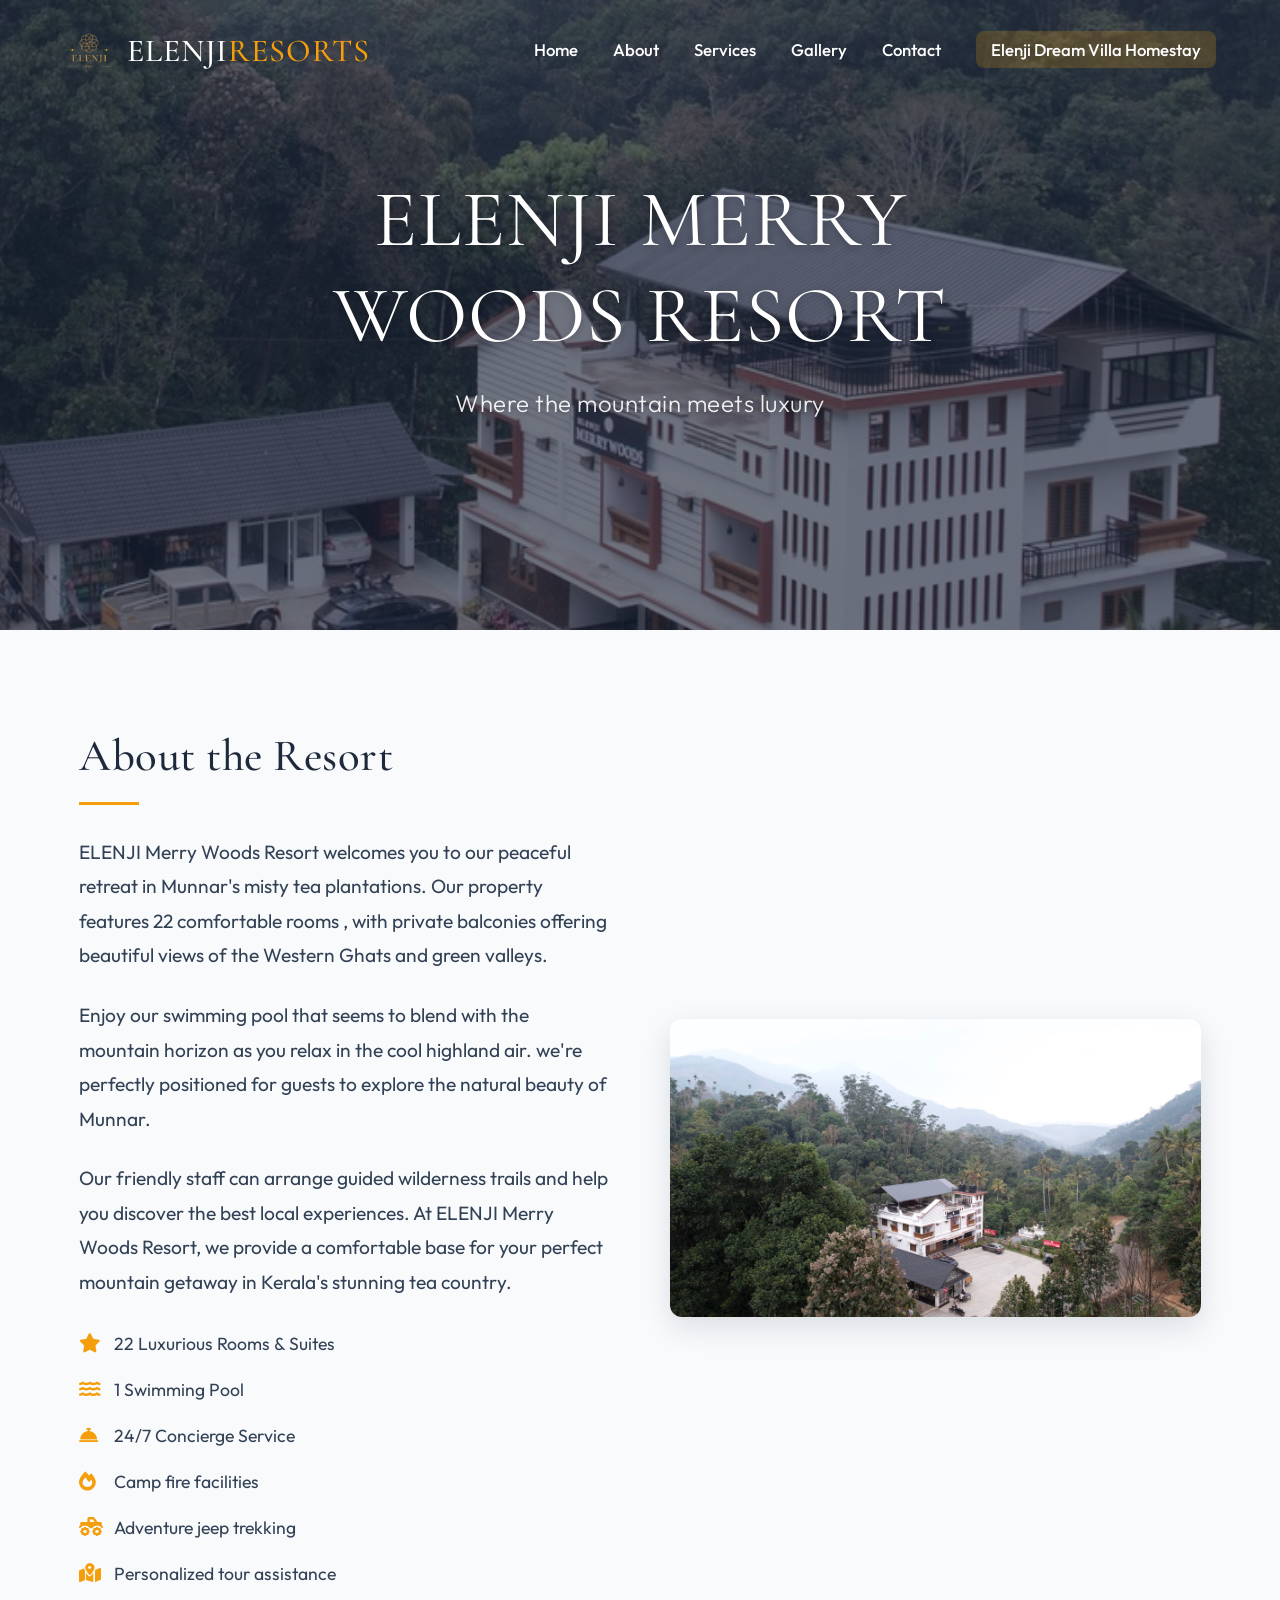
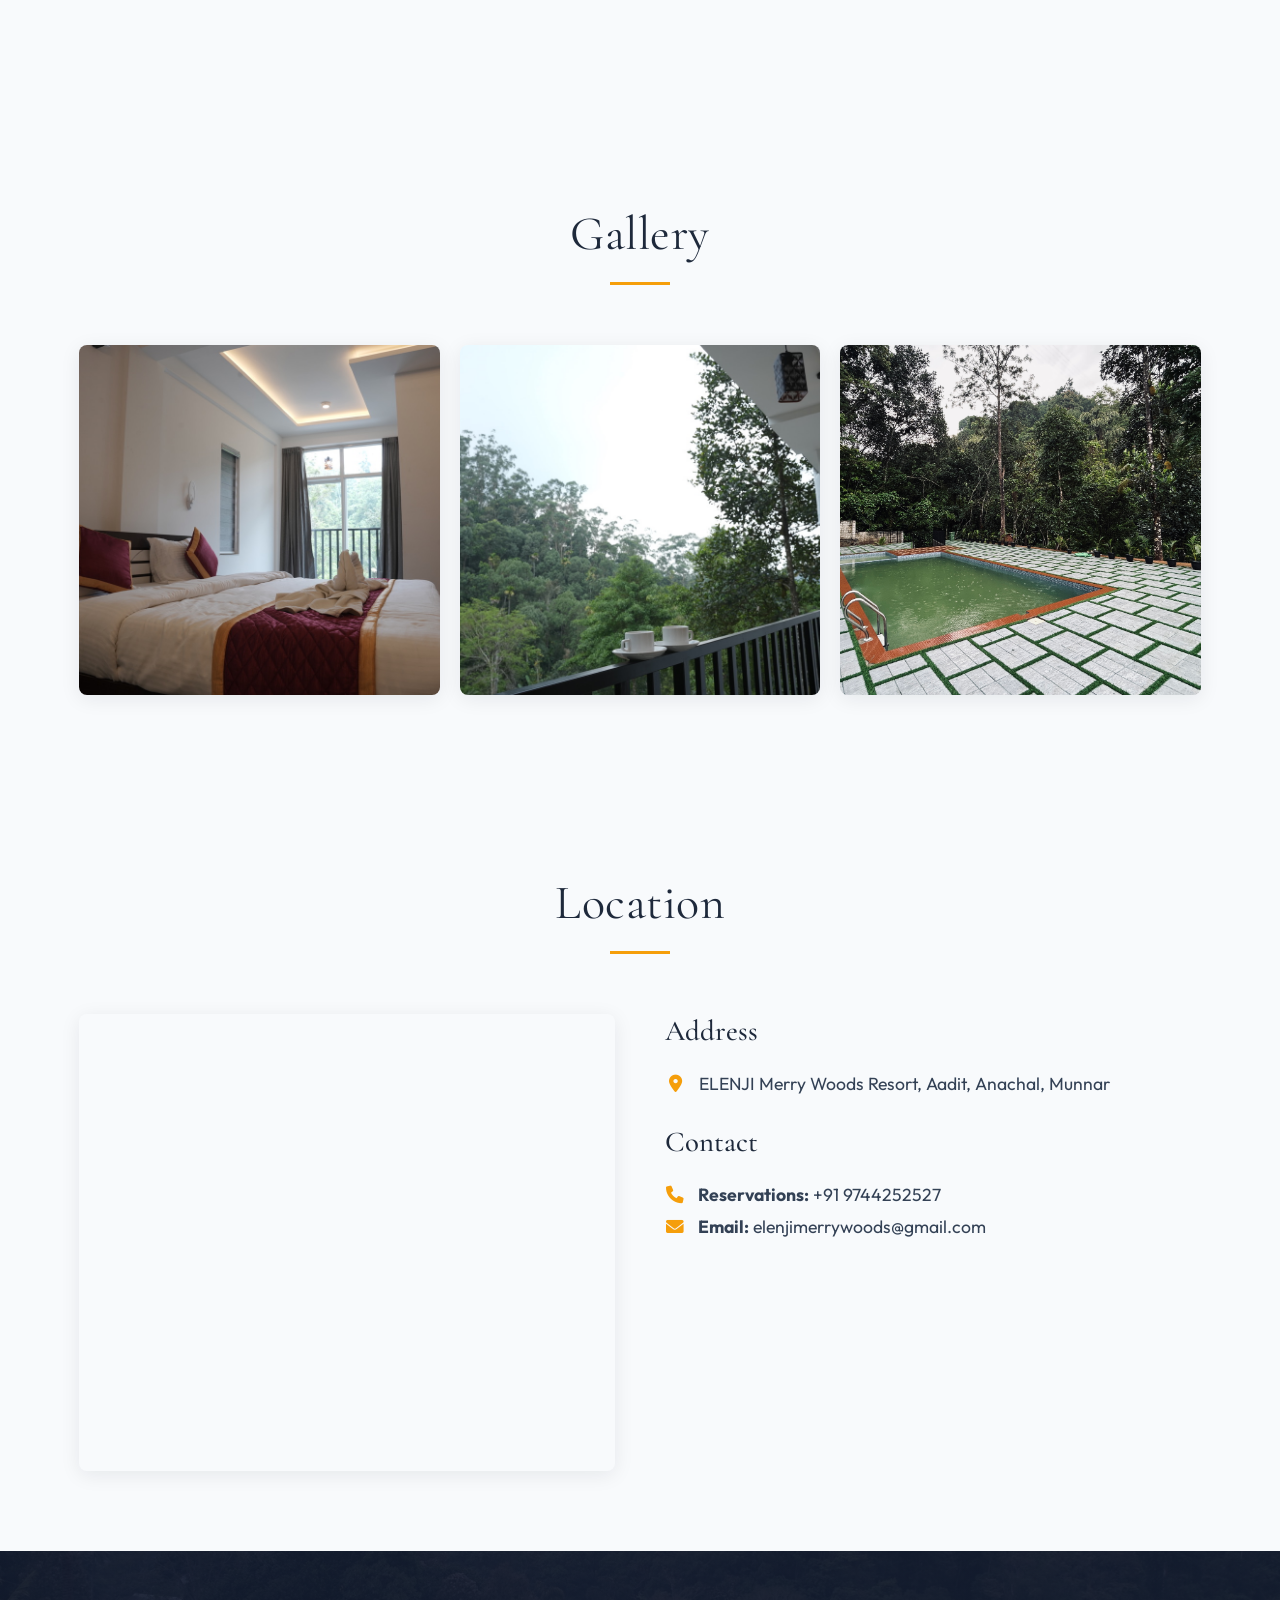
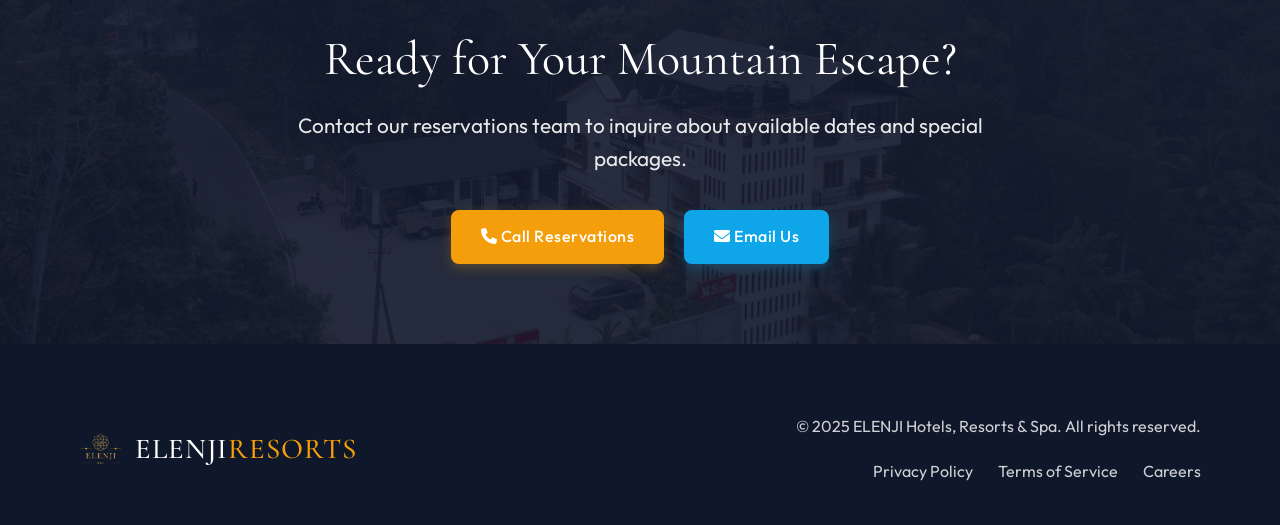
==== commit dfc5f8e3: "feat(branding): Update logo branding in header and footer across property pages" ====
--- a/property1.html
+++ b/property1.html
@@ -20,6 +20,7 @@
                 <div class="logo-icon">
                     <img src="logo.png" alt="ELENJI HRS Logo" style="height: 40px; width: auto;">
                 </div>
+                <div class="logo">ELENJI<span>RESORTS</span></div>
             </div>
             <ul class="nav-links">
                 <li><a href="index.html">Home</a></li>
@@ -135,6 +136,7 @@
                     <div class="footer-logo-icon">
                         <img src="logo.png" alt="ELENJI HRS Logo" style="height: 35px; width: auto;">
                     </div>
+                    <div class="footer-logo">ELENJI<span>RESORTS</span></div>
                 </div>
                 <div class="footer-info">
                     <p>&copy; 2025 ELENJI Hotels, Resorts & Spa. All rights reserved.</p>
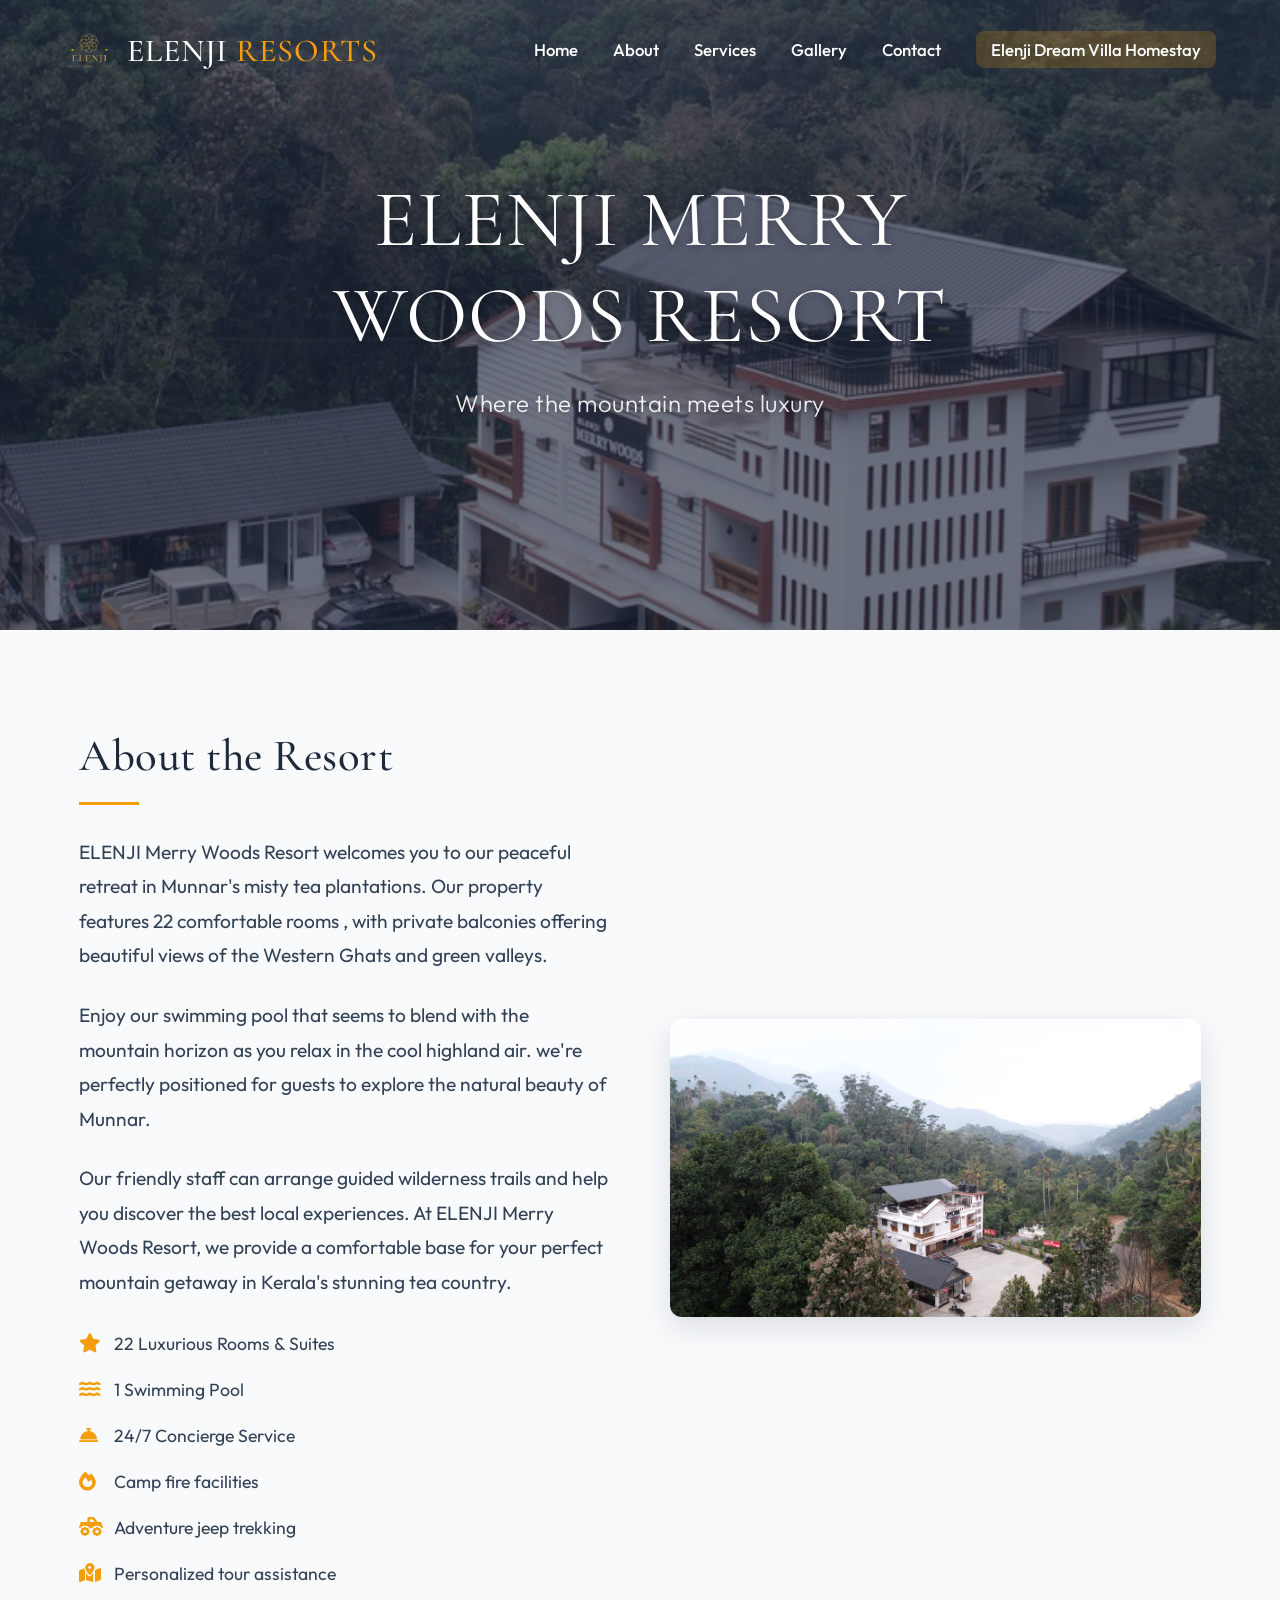
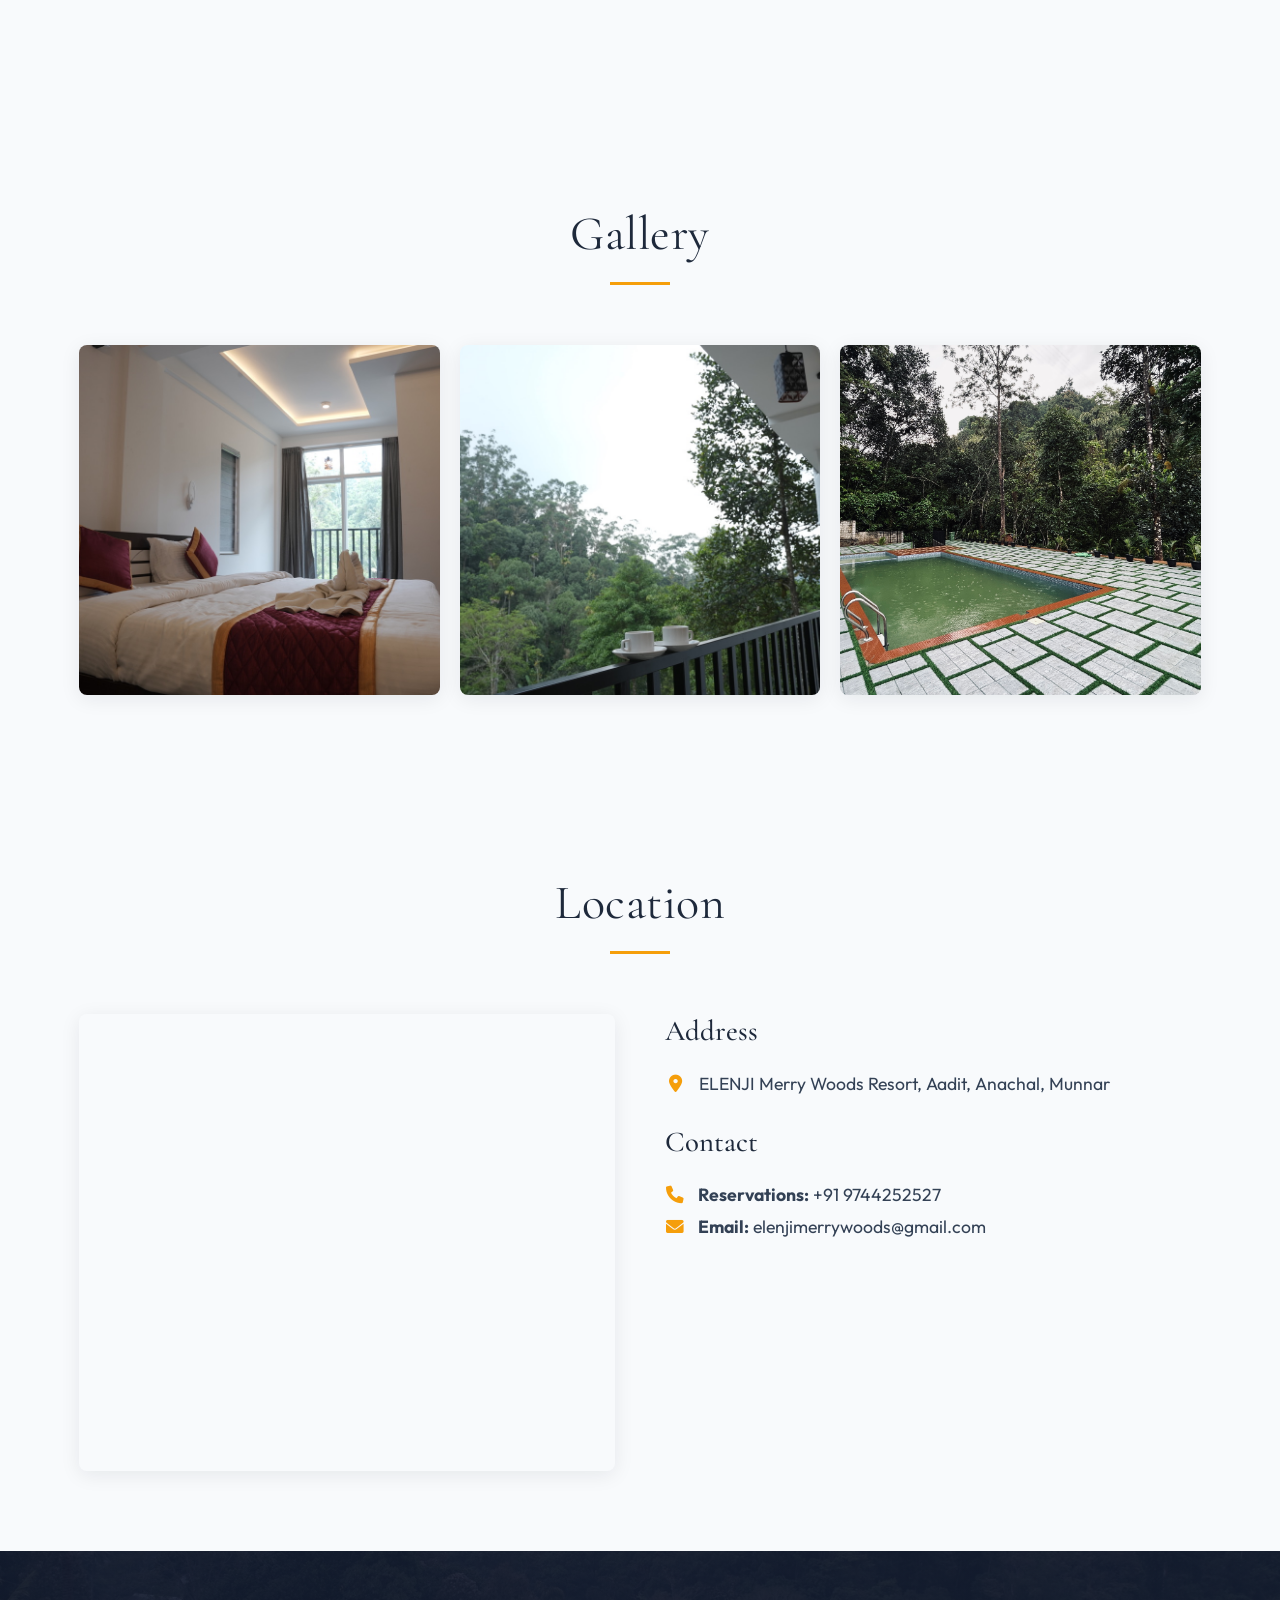
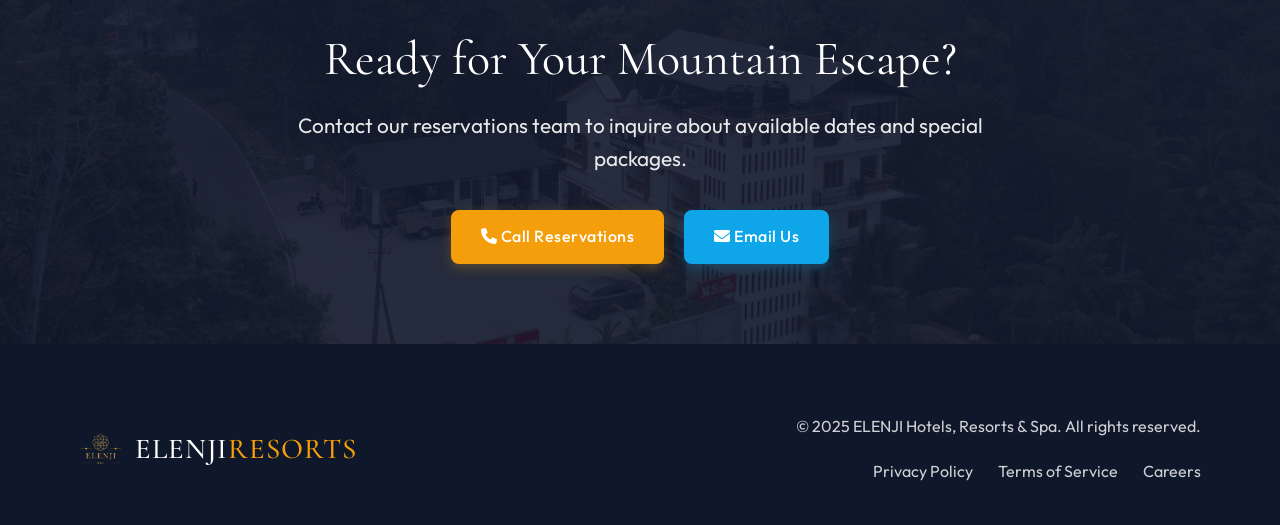
==== commit 1edb1977: "changed the size and added space" ====
--- a/property1.html
+++ b/property1.html
@@ -20,7 +20,7 @@
                 <div class="logo-icon">
                     <img src="logo.png" alt="ELENJI HRS Logo" style="height: 40px; width: auto;">
                 </div>
-                <div class="logo">ELENJI<span>RESORTS</span></div>
+                <div class="logo">ELENJI <span>RESORTS</span></div>
             </div>
             <ul class="nav-links">
                 <li><a href="index.html">Home</a></li>
--- a/style.css
+++ b/style.css
@@ -257,6 +257,7 @@
 }
 
 .logo span {
+    font-size: 2rem;
     color: var(--accent-color);
     transition: var(--transition);
 }
